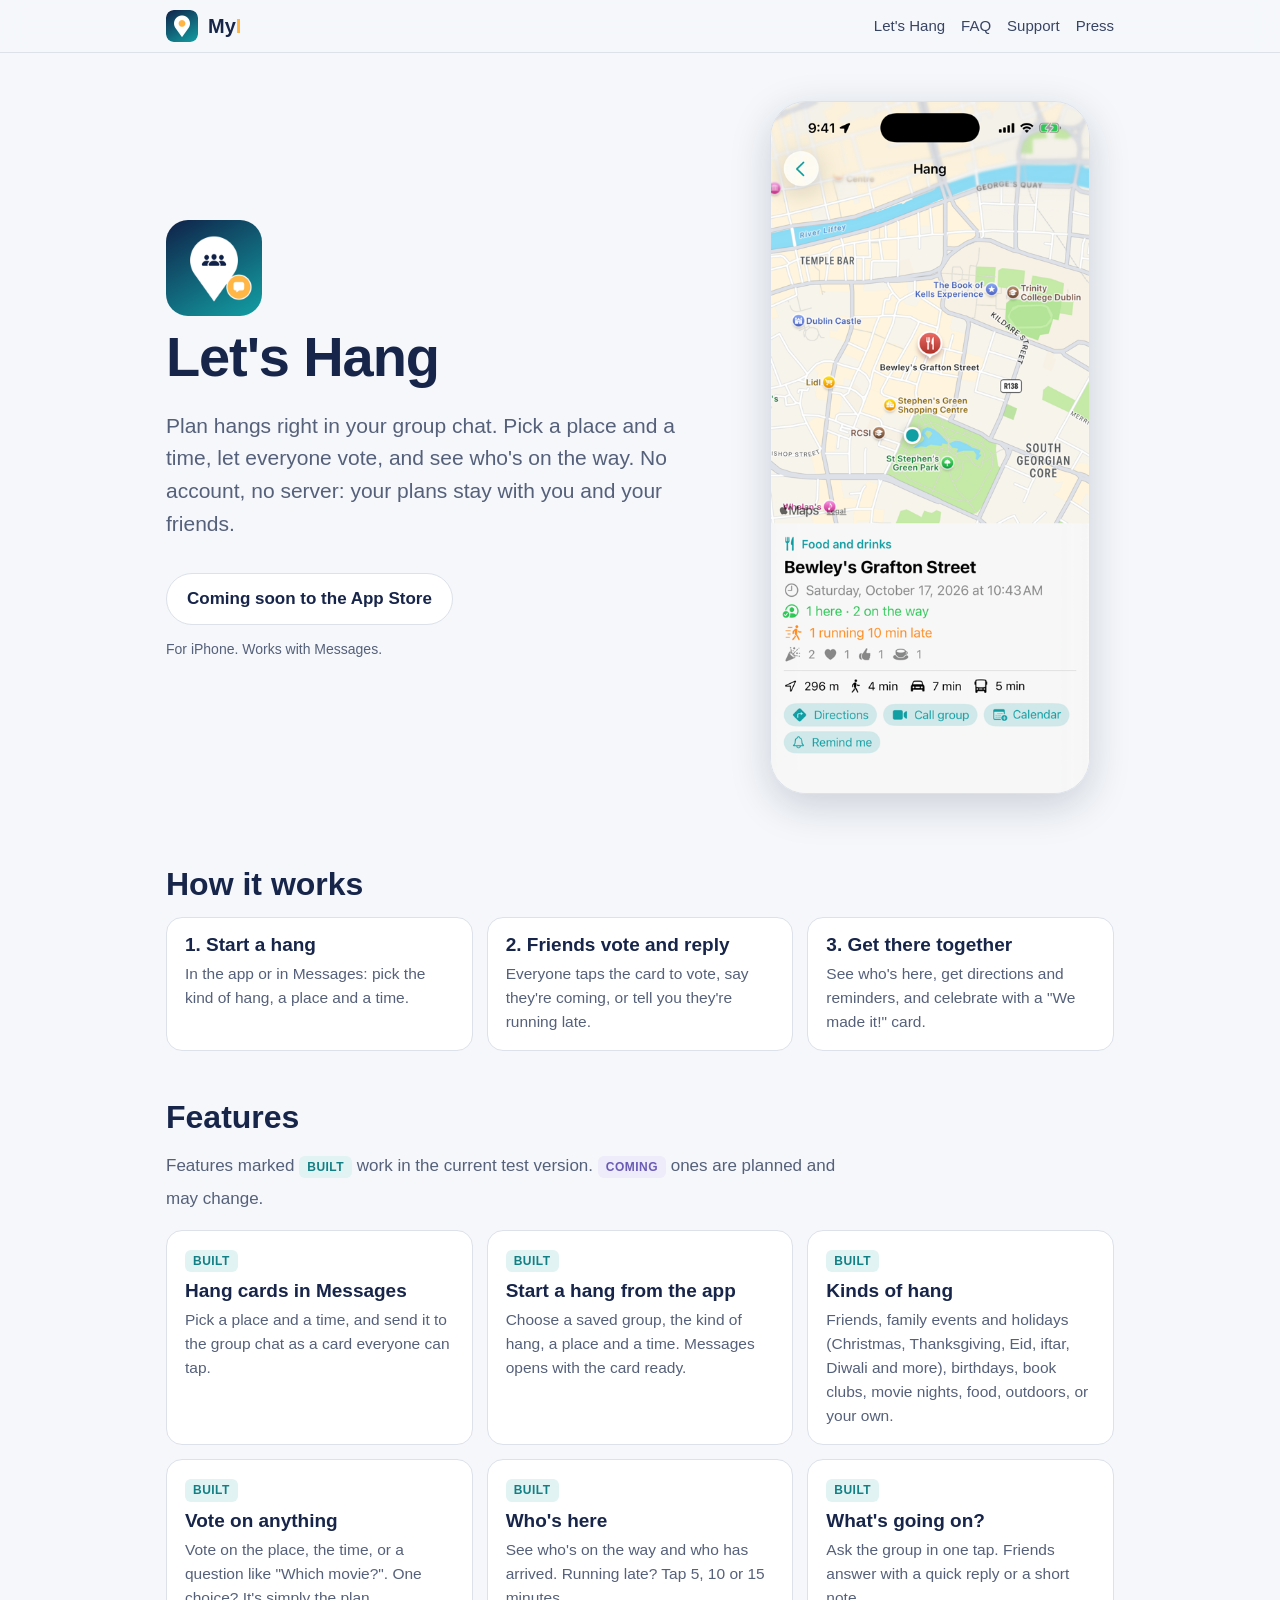
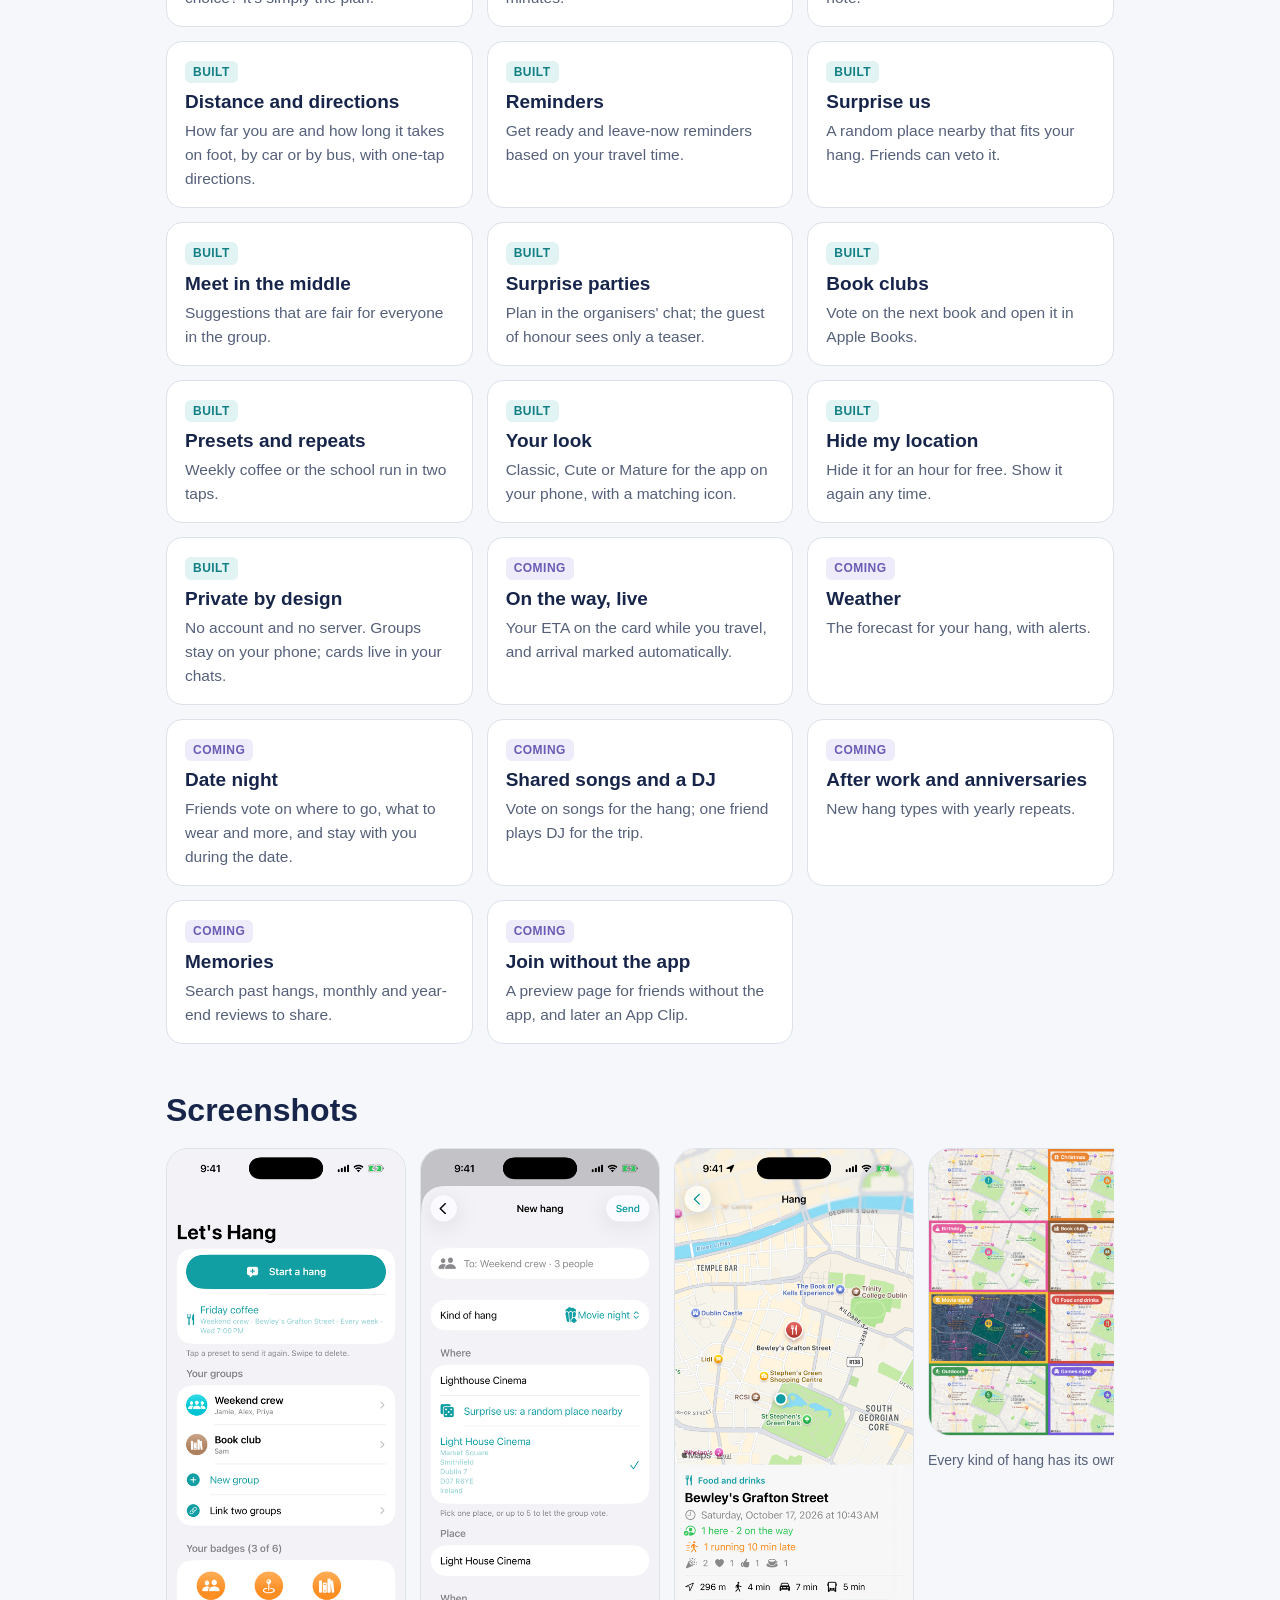
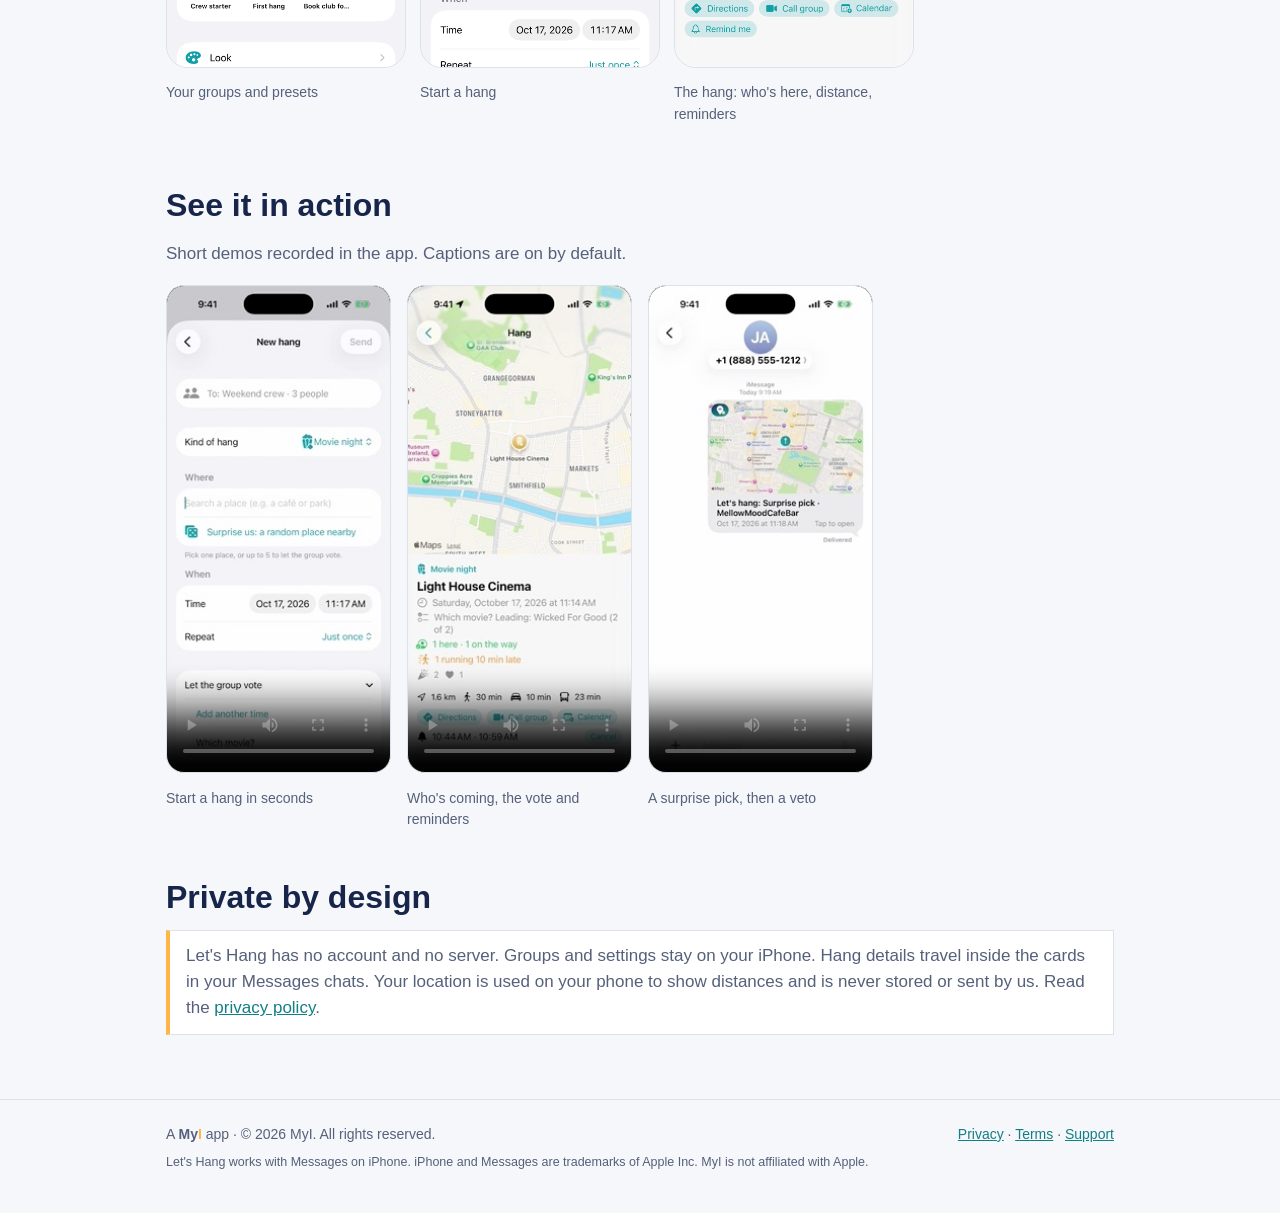
==== lets-hang/index.html @ 23e641d6 "MyI site: Let's Hang pages, hang preview, press kit, demo media (local preview, not published) Co-Au" ====
<!doctype html>
<html lang="en" dir="ltr">
<head>
<meta charset="utf-8">
<meta name="viewport" content="width=device-width, initial-scale=1, viewport-fit=cover">
<title>Let&#x27;s Hang for iPhone</title>
<meta name="description" content="Plan hangs right in your group chat: cards in Messages, votes, arrivals and reminders. No account, no server.">
<meta name="color-scheme" content="light dark">
<meta name="referrer" content="no-referrer">
<link rel="icon" href="../assets/img/lets-hang-icon.png">
<link rel="stylesheet" href="../assets/css/site.css">
</head>
<body>
<a href="#main" class="wrap" style="position:absolute;left:-999px">Skip to content</a>
<header class="top"><div class="wrap">
<a class="brand" href="../index.html"><img src="../assets/img/myi-mark.png" alt=""><span><span class="myi">My<span class="i">I</span></span></span></a>
<nav aria-label="Let's Hang"><a href="../lets-hang/">Let's Hang</a><a href="../lets-hang/faq.html">FAQ</a><a href="../lets-hang/support.html">Support</a><a href="../press/">Press</a></nav>
</div></header>
<main id="main" class="wrap">

<section class="hero">
<div>
<img src="../assets/img/lets-hang-icon.png" alt="Let's Hang app icon" width="96" height="96" style="border-radius:22px">
<h1>Let's Hang</h1>
<p class="lede">Plan hangs right in your group chat. Pick a place and a time, let everyone vote, and see who's on the way. No account, no server: your plans stay with you and your friends.</p>
<a class="cta soon" href="#" aria-disabled="true">Coming soon to the App Store</a>
<p style="font-size:14px;color:var(--muted)">For iPhone. Works with Messages.</p>
</div>
<img class="phone" src="media/hang.png" alt="A hang in Let's Hang showing the place, time, who's on the way and distance">
</section>

<h2>How it works</h2>
<div class="grid">
<div class="card"><h3>1. Start a hang</h3><p>In the app or in Messages: pick the kind of hang, a place and a time.</p></div>
<div class="card"><h3>2. Friends vote and reply</h3><p>Everyone taps the card to vote, say they're coming, or tell you they're running late.</p></div>
<div class="card"><h3>3. Get there together</h3><p>See who's here, get directions and reminders, and celebrate with a "We made it!" card.</p></div>
</div>

<h2>Features</h2>
<p class="lede" style="font-size:17px">Features marked <span class="badge built">Built</span> work in the current test version. <span class="badge coming">Coming</span> ones are planned and may change.</p>
<div class="grid"><div class="card"><span class="badge built">Built</span><h3>Hang cards in Messages</h3><p>Pick a place and a time, and send it to the group chat as a card everyone can tap.</p></div><div class="card"><span class="badge built">Built</span><h3>Start a hang from the app</h3><p>Choose a saved group, the kind of hang, a place and a time. Messages opens with the card ready.</p></div><div class="card"><span class="badge built">Built</span><h3>Kinds of hang</h3><p>Friends, family events and holidays (Christmas, Thanksgiving, Eid, iftar, Diwali and more), birthdays, book clubs, movie nights, food, outdoors, or your own.</p></div><div class="card"><span class="badge built">Built</span><h3>Vote on anything</h3><p>Vote on the place, the time, or a question like "Which movie?". One choice? It's simply the plan.</p></div><div class="card"><span class="badge built">Built</span><h3>Who's here</h3><p>See who's on the way and who has arrived. Running late? Tap 5, 10 or 15 minutes.</p></div><div class="card"><span class="badge built">Built</span><h3>What's going on?</h3><p>Ask the group in one tap. Friends answer with a quick reply or a short note.</p></div><div class="card"><span class="badge built">Built</span><h3>Distance and directions</h3><p>How far you are and how long it takes on foot, by car or by bus, with one-tap directions.</p></div><div class="card"><span class="badge built">Built</span><h3>Reminders</h3><p>Get ready and leave-now reminders based on your travel time.</p></div><div class="card"><span class="badge built">Built</span><h3>Surprise us</h3><p>A random place nearby that fits your hang. Friends can veto it.</p></div><div class="card"><span class="badge built">Built</span><h3>Meet in the middle</h3><p>Suggestions that are fair for everyone in the group.</p></div><div class="card"><span class="badge built">Built</span><h3>Surprise parties</h3><p>Plan in the organisers' chat; the guest of honour sees only a teaser.</p></div><div class="card"><span class="badge built">Built</span><h3>Book clubs</h3><p>Vote on the next book and open it in Apple Books.</p></div><div class="card"><span class="badge built">Built</span><h3>Presets and repeats</h3><p>Weekly coffee or the school run in two taps.</p></div><div class="card"><span class="badge built">Built</span><h3>Your look</h3><p>Classic, Cute or Mature for the app on your phone, with a matching icon.</p></div><div class="card"><span class="badge built">Built</span><h3>Hide my location</h3><p>Hide it for an hour for free. Show it again any time.</p></div><div class="card"><span class="badge built">Built</span><h3>Private by design</h3><p>No account and no server. Groups stay on your phone; cards live in your chats.</p></div><div class="card"><span class="badge coming">Coming</span><h3>On the way, live</h3><p>Your ETA on the card while you travel, and arrival marked automatically.</p></div><div class="card"><span class="badge coming">Coming</span><h3>Weather</h3><p>The forecast for your hang, with alerts.</p></div><div class="card"><span class="badge coming">Coming</span><h3>Date night</h3><p>Friends vote on where to go, what to wear and more, and stay with you during the date.</p></div><div class="card"><span class="badge coming">Coming</span><h3>Shared songs and a DJ</h3><p>Vote on songs for the hang; one friend plays DJ for the trip.</p></div><div class="card"><span class="badge coming">Coming</span><h3>After work and anniversaries</h3><p>New hang types with yearly repeats.</p></div><div class="card"><span class="badge coming">Coming</span><h3>Memories</h3><p>Search past hangs, monthly and year-end reviews to share.</p></div><div class="card"><span class="badge coming">Coming</span><h3>Join without the app</h3><p>A preview page for friends without the app, and later an App Clip.</p></div></div>

<h2>Screenshots</h2>
<div class="shots"><figure><img src="media/home.png" alt="Your groups and presets" loading="lazy"><figcaption>Your groups and presets</figcaption></figure><figure><img src="media/new-hang.png" alt="Start a hang" loading="lazy"><figcaption>Start a hang</figcaption></figure><figure><img src="media/hang.png" alt="The hang: who&#x27;s here, distance, reminders" loading="lazy"><figcaption>The hang: who&#x27;s here, distance, reminders</figcaption></figure><figure><img src="media/card-looks.png" alt="Every kind of hang has its own card" loading="lazy"><figcaption>Every kind of hang has its own card</figcaption></figure></div>

<h2>See it in action</h2>
<p style="color:var(--muted)">Short demos recorded in the app. Captions are on by default.</p>
<div class="videos"><figure style="margin:0"><video controls playsinline preload="metadata" poster="media/start-a-hang.jpg"><source src="media/start-a-hang.mp4" type="video/mp4"><track kind="captions" src="media/start-a-hang.vtt" srclang="en" label="English" default></video><figcaption>Start a hang in seconds</figcaption></figure><figure style="margin:0"><video controls playsinline preload="metadata" poster="media/hang.jpg"><source src="media/hang.mp4" type="video/mp4"><track kind="captions" src="media/hang.vtt" srclang="en" label="English" default></video><figcaption>Who&#x27;s coming, the vote and reminders</figcaption></figure><figure style="margin:0"><video controls playsinline preload="metadata" poster="media/surprise.jpg"><source src="media/surprise.mp4" type="video/mp4"><track kind="captions" src="media/surprise.vtt" srclang="en" label="English" default></video><figcaption>A surprise pick, then a veto</figcaption></figure></div>

<h2>Private by design</h2>
<div class="note">Let's Hang has no account and no server. Groups and settings stay on your iPhone. Hang details travel inside the cards in your Messages chats. Your location is used on your phone to show distances and is never stored or sent by us. Read the <a href="privacy.html">privacy policy</a>.</div>

</main>
<footer><div class="wrap"><span>A <span class="myi">My<span class="i">I</span></span> app · © 2026 MyI. All rights reserved.</span>
<span><a href="../lets-hang/privacy.html">Privacy</a> · <a href="../lets-hang/terms.html">Terms</a> · <a href="../lets-hang/support.html">Support</a></span></div>
<div class="wrap" style="margin-top:8px;font-size:12.5px">Let's Hang works with Messages on iPhone. iPhone and Messages are trademarks of Apple Inc. MyI is not affiliated with Apple.</div></footer>
</body>
</html>
---- assets/css/site.css ----
/* MyI site: Apple-native feel, system fonts, light + dark, mobile-first, RTL-ready (logical properties). */
:root{--bg:#F5F7FA;--card:#FFFFFF;--ink:#17254A;--muted:#55607A;--line:#DCE1EA;--teal:#127F84;--teal-bg:#E1F3F3;--amber:#FFB547;--amber-ink:#5A3A00;--coming:#6B5BB5;--coming-bg:#EEEBFA;
  --f:-apple-system,BlinkMacSystemFont,"SF Pro Text","Segoe UI",Roboto,"Helvetica Neue",Arial,sans-serif;--fr:ui-rounded,"SF Pro Rounded",-apple-system,BlinkMacSystemFont,"Segoe UI",sans-serif}
@media (prefers-color-scheme:dark){:root{--bg:#0E1424;--card:#172038;--ink:#E9EEF8;--muted:#A6B0C5;--line:#2A3553;--teal:#4CC9CD;--teal-bg:#123A40;--coming:#B3A8F2;--coming-bg:#2A2550;color-scheme:dark}}
*{box-sizing:border-box}
html{-webkit-text-size-adjust:100%}
body{margin:0;background:var(--bg);color:var(--ink);font-family:var(--f);font-size:17px;line-height:1.55}
a{color:var(--teal)}
a:focus-visible,button:focus-visible{outline:3px solid var(--amber);outline-offset:2px;border-radius:6px}
.wrap{max-width:980px;margin:0 auto;padding-inline:max(16px,env(safe-area-inset-left,0px))}
header.top{position:sticky;top:0;z-index:5;background:color-mix(in srgb,var(--bg) 88%,transparent);backdrop-filter:saturate(1.6) blur(12px);-webkit-backdrop-filter:saturate(1.6) blur(12px);border-bottom:1px solid var(--line)}
header.top .wrap{display:flex;align-items:center;justify-content:space-between;gap:12px;padding-block:10px;flex-wrap:wrap}
.brand{display:flex;align-items:center;gap:10px;text-decoration:none;color:var(--ink);font-family:var(--fr);font-weight:800;font-size:20px}
.brand img{width:32px;height:32px;border-radius:8px}
nav a{color:var(--ink);text-decoration:none;font-size:15px;margin-inline-start:16px;opacity:.85}
nav a:hover{opacity:1;text-decoration:underline}
h1,h2,h3{font-family:var(--fr);line-height:1.15;text-wrap:balance}
h1{font-size:clamp(34px,7vw,56px);font-weight:800;margin:0 0 12px;letter-spacing:-.02em}
h2{font-size:clamp(24px,4vw,32px);font-weight:800;margin:48px 0 14px}
h3{font-size:19px;margin:0 0 6px}
.lede{font-size:clamp(18px,2.6vw,21px);color:var(--muted);max-width:40em}
.hero{padding-block:48px 24px;display:grid;grid-template-columns:1fr;gap:28px;align-items:center}
@media(min-width:820px){.hero{grid-template-columns:1.2fr .8fr}}
.hero img.phone{width:100%;max-width:320px;justify-self:center;border-radius:36px;border:1px solid var(--line);box-shadow:0 12px 40px rgba(16,32,64,.18)}
.cta{display:inline-flex;align-items:center;gap:8px;background:var(--teal);color:#fff;text-decoration:none;font-weight:600;padding:12px 20px;border-radius:999px;margin-block-start:12px}
@media (prefers-color-scheme:dark){.cta{color:#06282A}}
.cta.soon{background:var(--card);color:var(--ink);border:1px solid var(--line)}
.grid{display:grid;gap:14px;grid-template-columns:repeat(auto-fill,minmax(260px,1fr))}
.card{background:var(--card);border:1px solid var(--line);border-radius:16px;padding:16px 18px;min-width:0}
.card p{margin:4px 0 0;color:var(--muted);font-size:15.5px}
.badge{display:inline-block;font-size:12px;font-weight:700;letter-spacing:.04em;text-transform:uppercase;padding:2px 8px;border-radius:6px;margin-block-end:8px}
.built{background:var(--teal-bg);color:var(--teal)}
.coming{background:var(--coming-bg);color:var(--coming)}
.shots{display:flex;gap:14px;overflow-x:auto;padding-block:6px 14px;scroll-snap-type:x mandatory}
.shots figure{margin:0;flex:0 0 auto;width:min(240px,70vw);scroll-snap-align:start}
.shots img{width:100%;border-radius:22px;border:1px solid var(--line)}
figcaption{font-size:14px;color:var(--muted);margin-top:6px}
.videos{display:grid;gap:16px;grid-template-columns:repeat(auto-fill,minmax(220px,1fr))}
video{width:100%;border-radius:18px;border:1px solid var(--line);background:#000}
details{background:var(--card);border:1px solid var(--line);border-radius:14px;padding:12px 16px;margin-block-end:10px}
summary{cursor:pointer;font-weight:600}
.prose{max-width:44em}
.prose h2{margin-top:32px}
.note{background:var(--card);border:1px solid var(--line);border-inline-start:4px solid var(--amber);border-radius:0;padding:12px 16px;color:var(--muted)}
footer{margin-top:64px;border-top:1px solid var(--line);padding-block:24px 40px;color:var(--muted);font-size:14px}
footer .wrap{display:flex;justify-content:space-between;gap:10px;flex-wrap:wrap}
.myi{font-family:var(--fr);font-weight:800}
.myi .i{color:var(--amber)}
@media (prefers-reduced-motion:reduce){*{scroll-behavior:auto!important}}
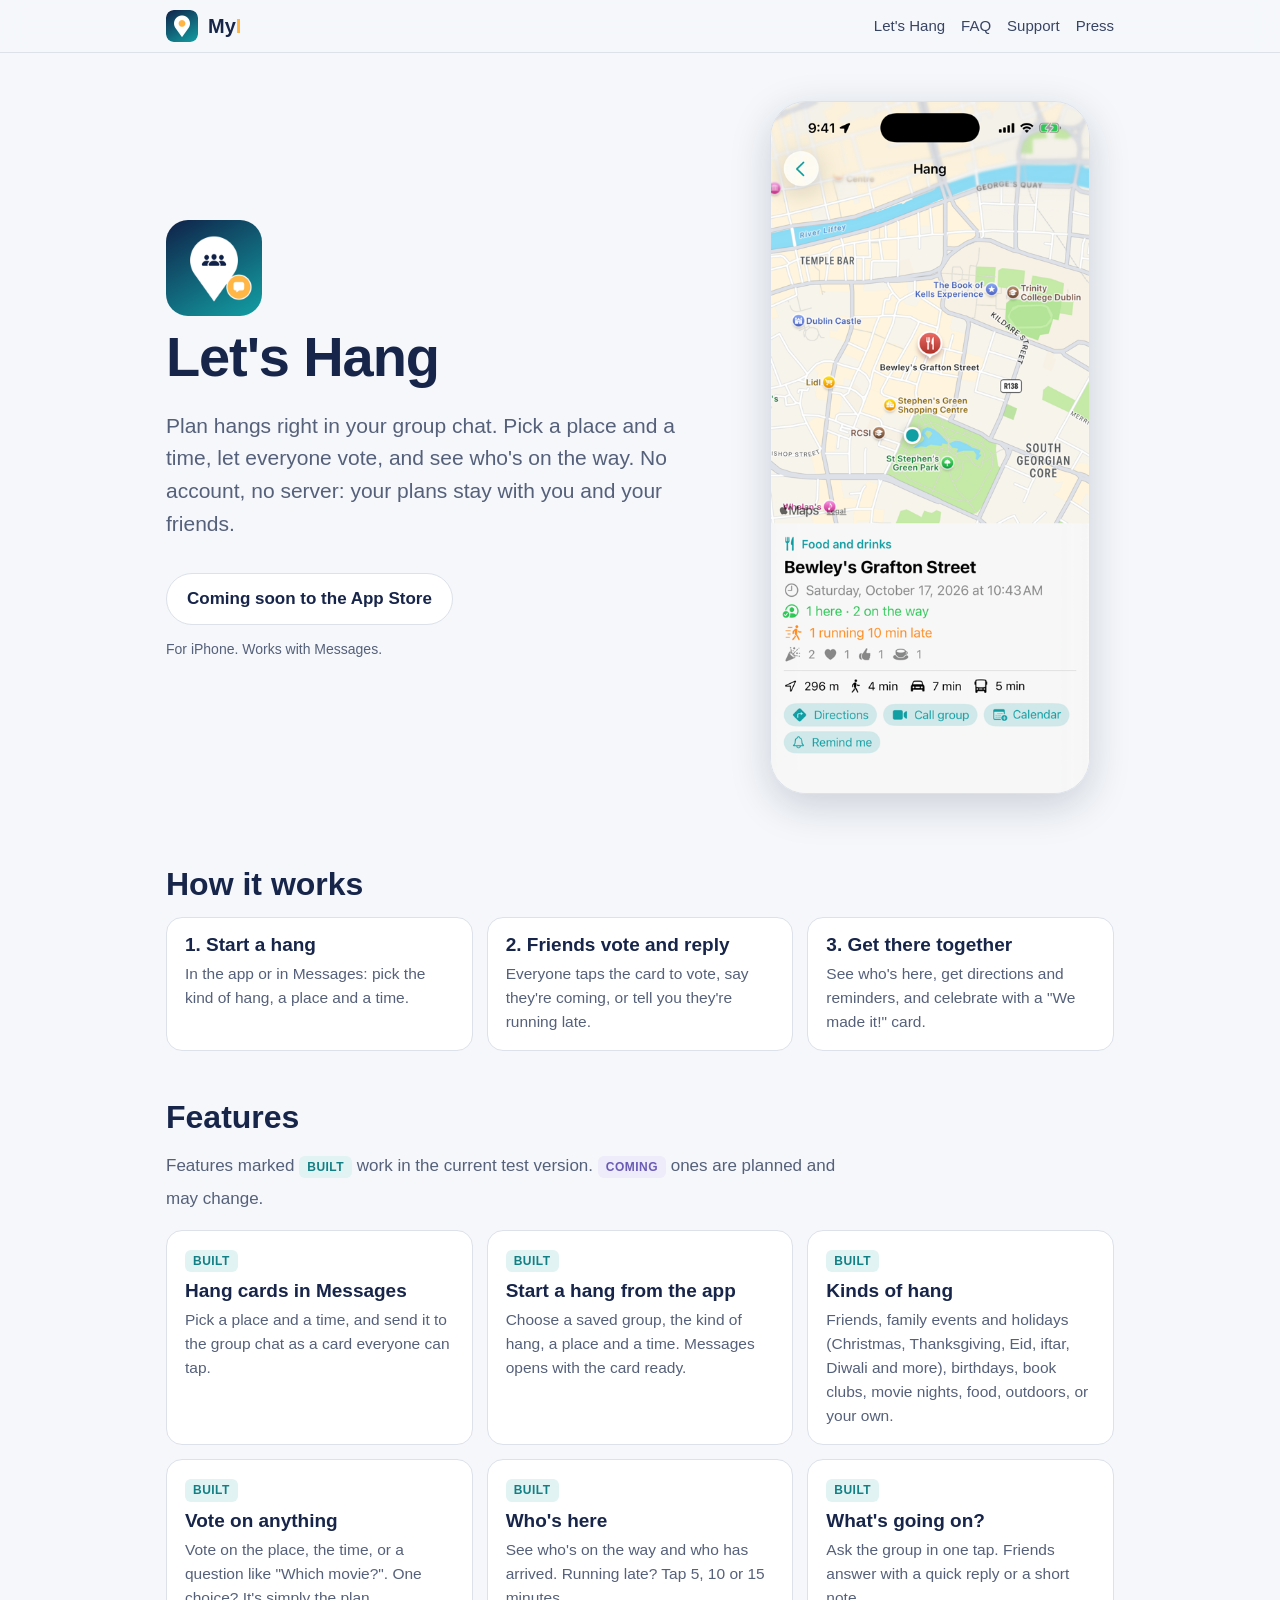
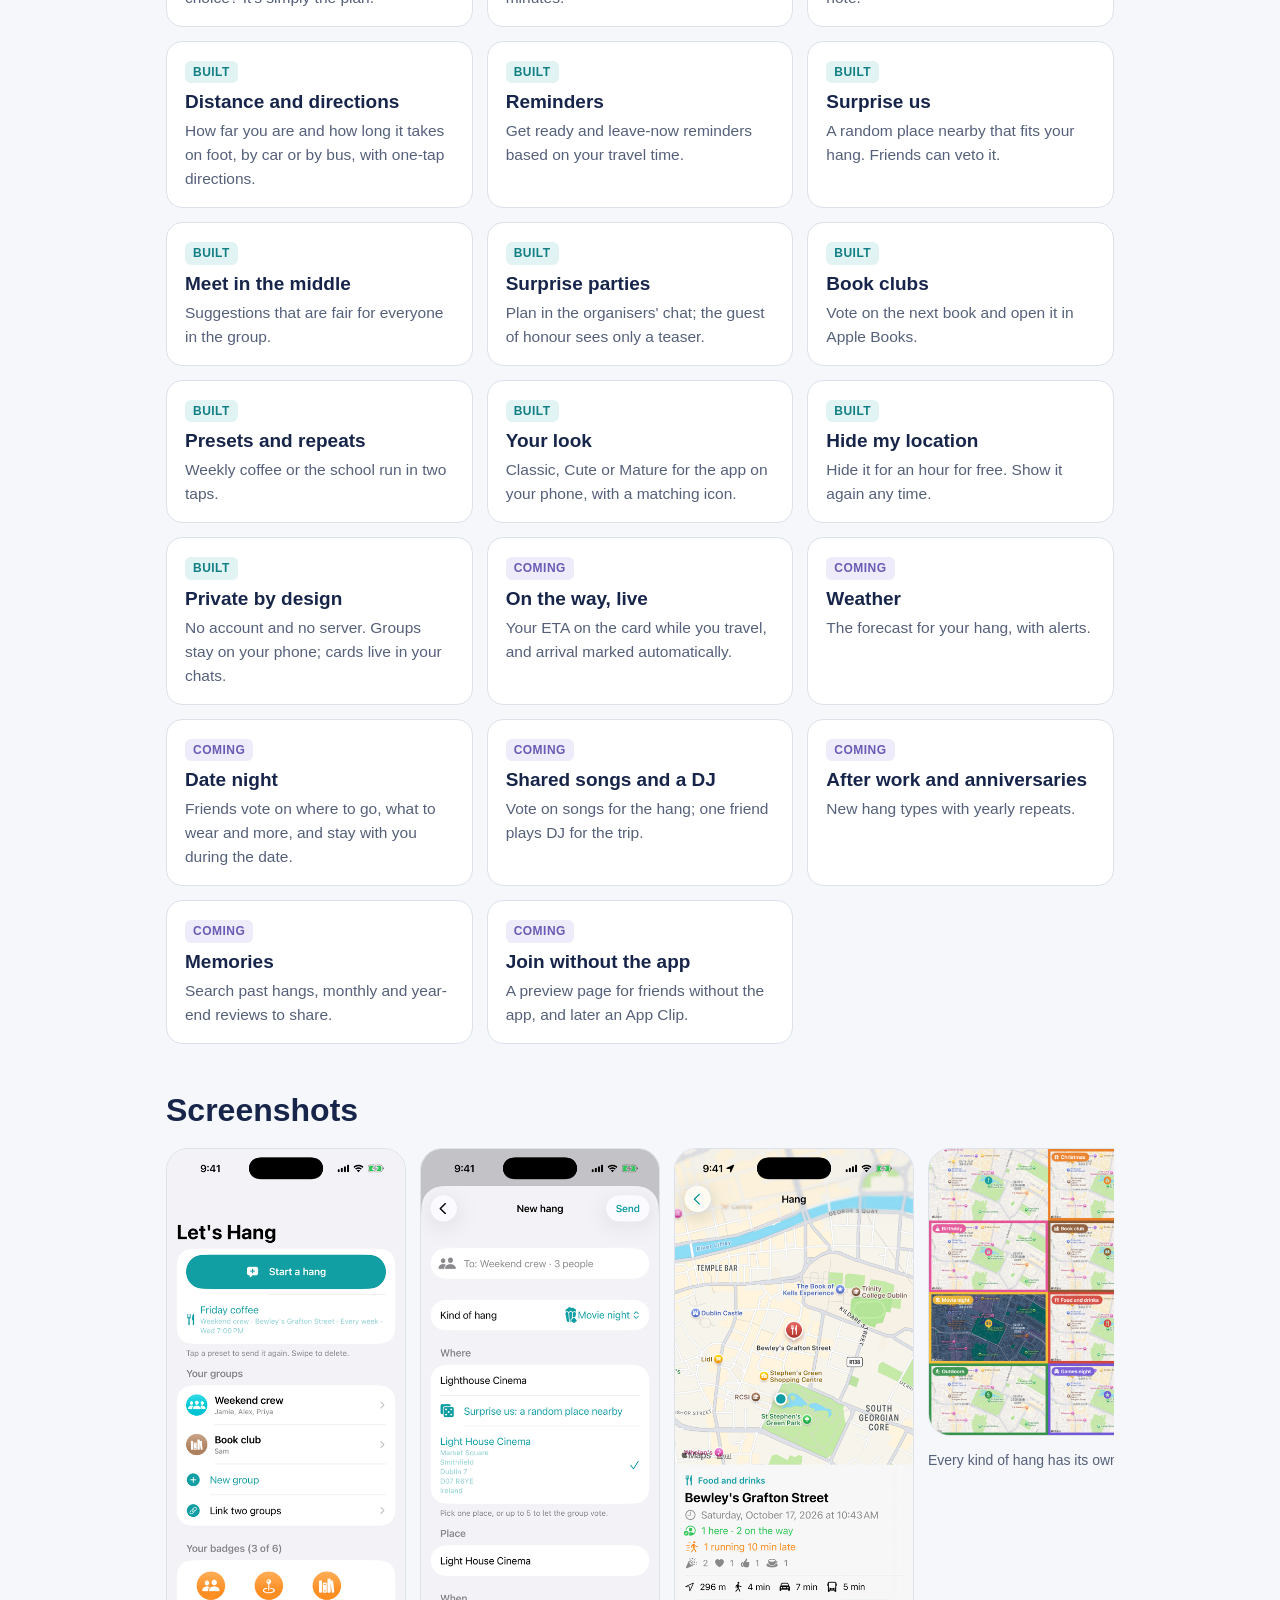
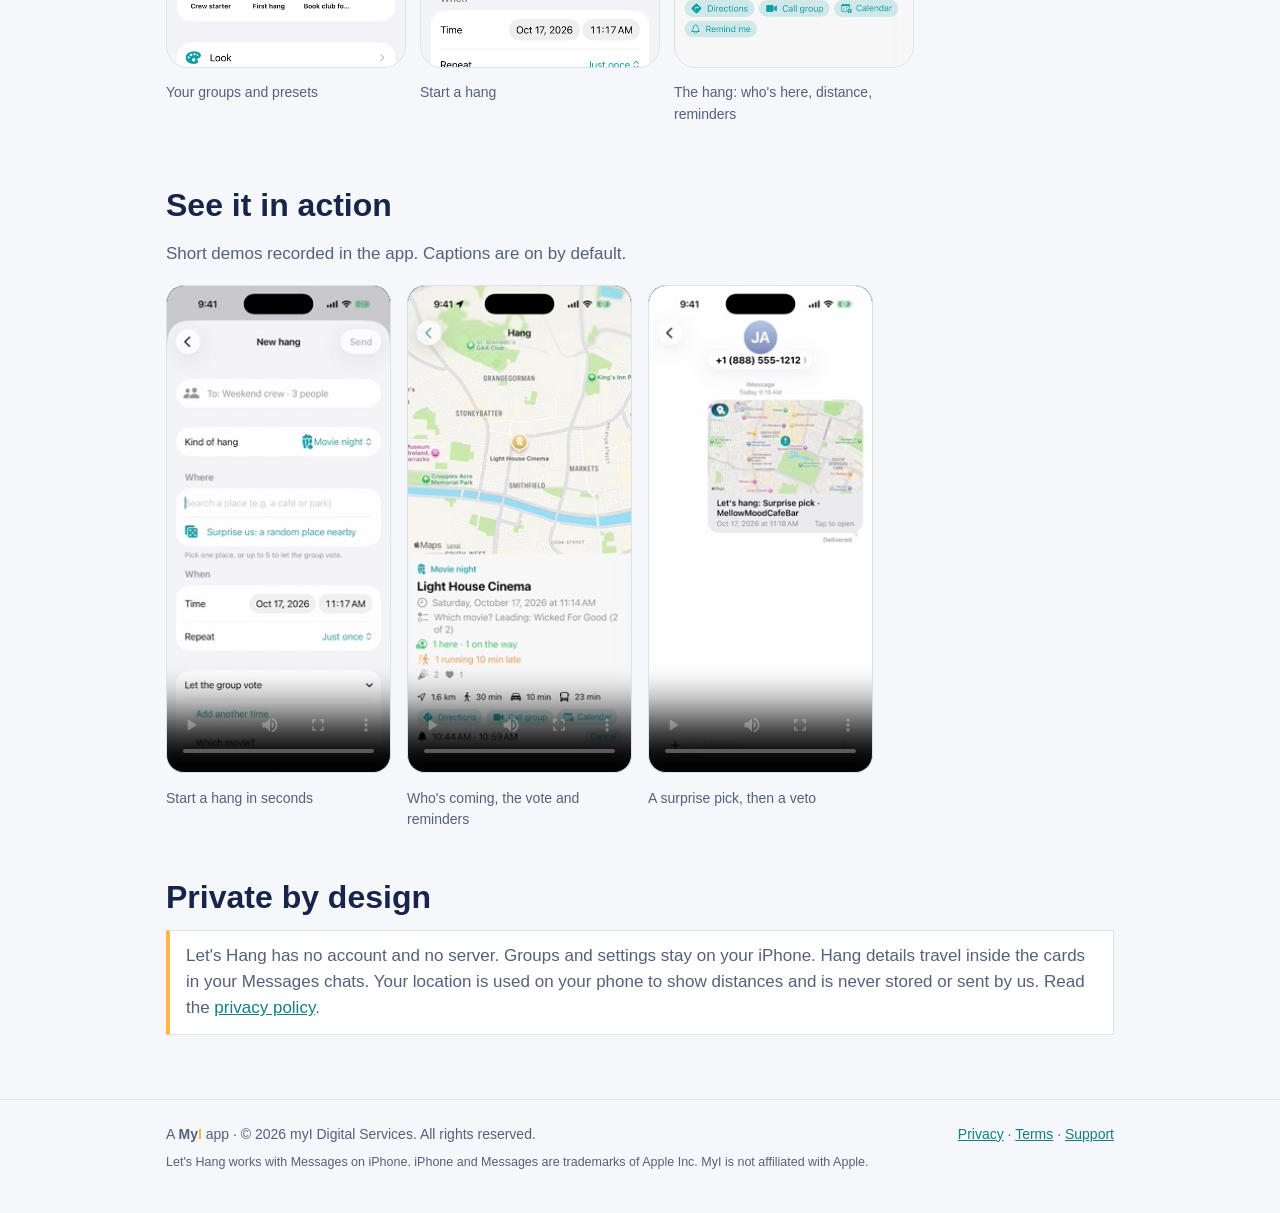
==== commit c0a00957: "Company name: copyright holder is now myI Digital Services (brand MyI unchanged) Co-Authored-By: Cla" ====
--- a/lets-hang/index.html
+++ b/lets-hang/index.html
@@ -51,7 +51,7 @@
 <div class="note">Let's Hang has no account and no server. Groups and settings stay on your iPhone. Hang details travel inside the cards in your Messages chats. Your location is used on your phone to show distances and is never stored or sent by us. Read the <a href="privacy.html">privacy policy</a>.</div>
 
 </main>
-<footer><div class="wrap"><span>A <span class="myi">My<span class="i">I</span></span> app · © 2026 MyI. All rights reserved.</span>
+<footer><div class="wrap"><span>A <span class="myi">My<span class="i">I</span></span> app · © 2026 myI Digital Services. All rights reserved.</span>
 <span><a href="../lets-hang/privacy.html">Privacy</a> · <a href="../lets-hang/terms.html">Terms</a> · <a href="../lets-hang/support.html">Support</a></span></div>
 <div class="wrap" style="margin-top:8px;font-size:12.5px">Let's Hang works with Messages on iPhone. iPhone and Messages are trademarks of Apple Inc. MyI is not affiliated with Apple.</div></footer>
 </body>
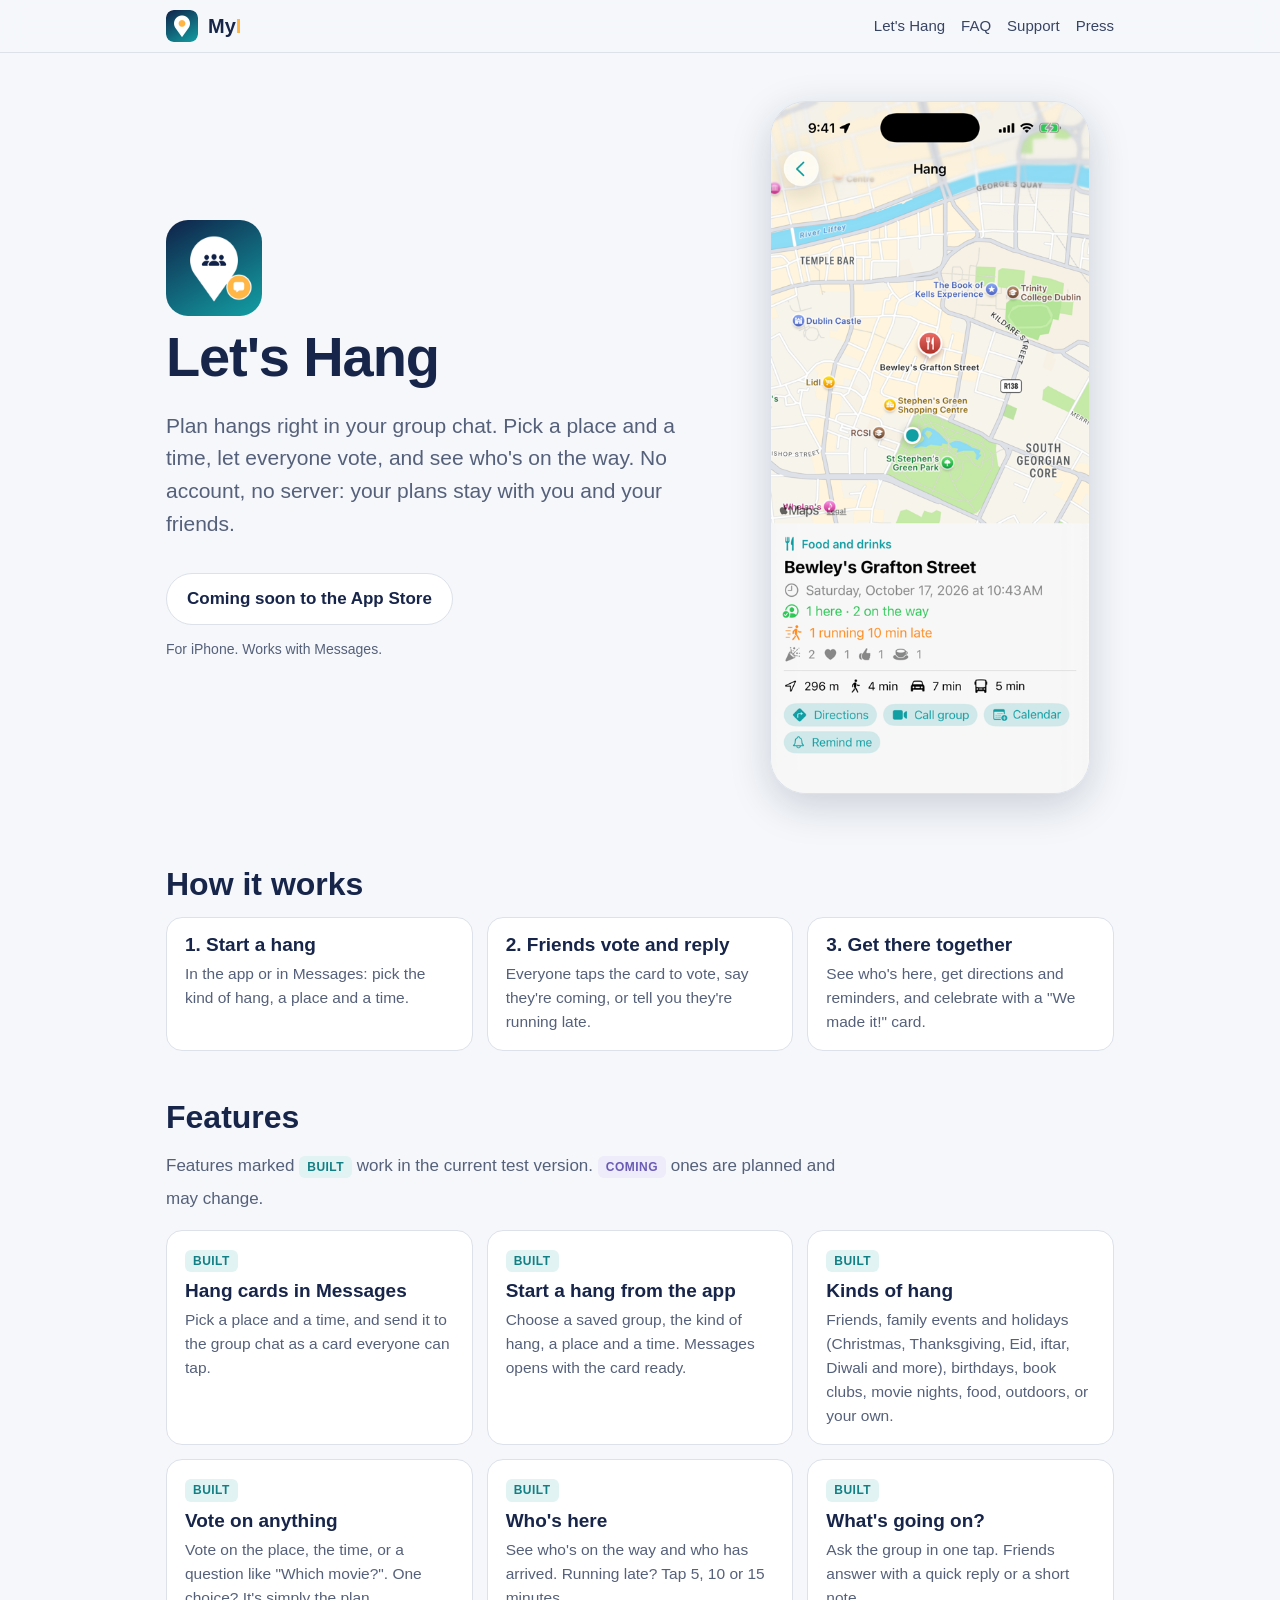
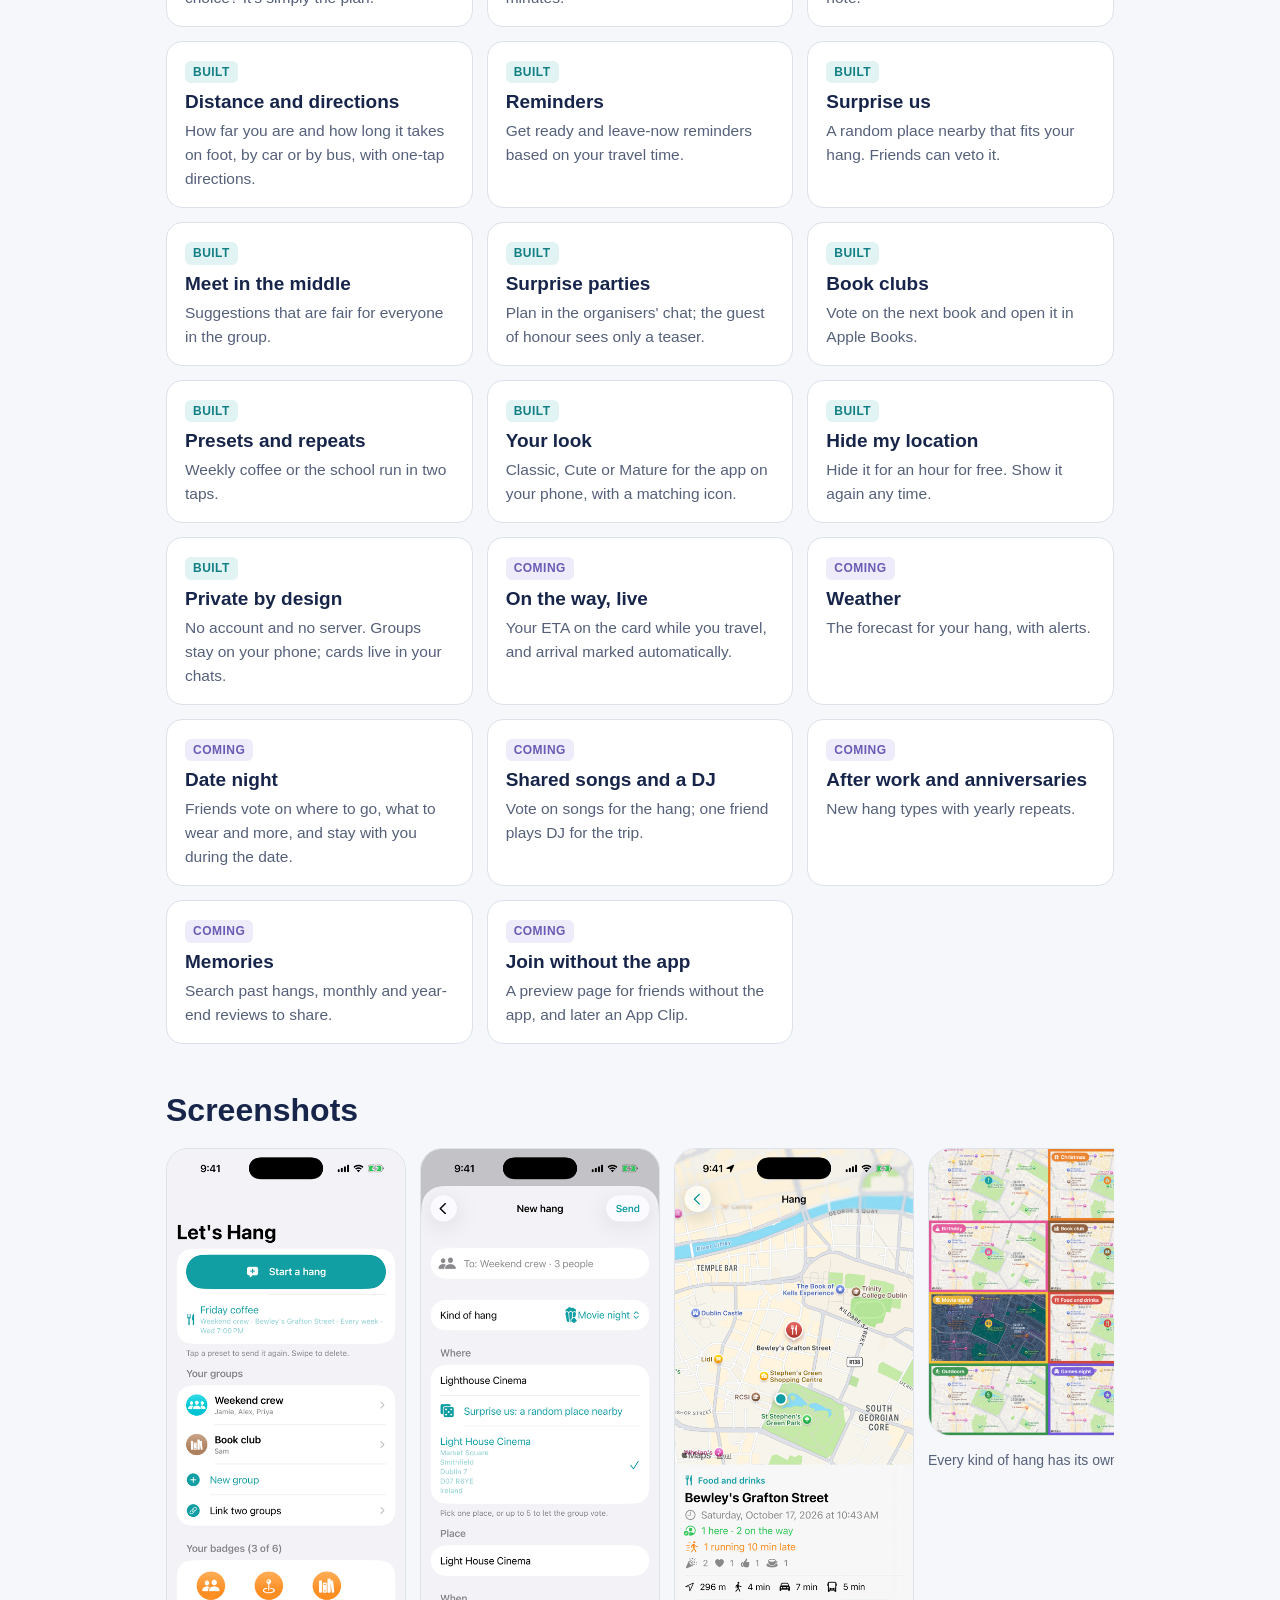
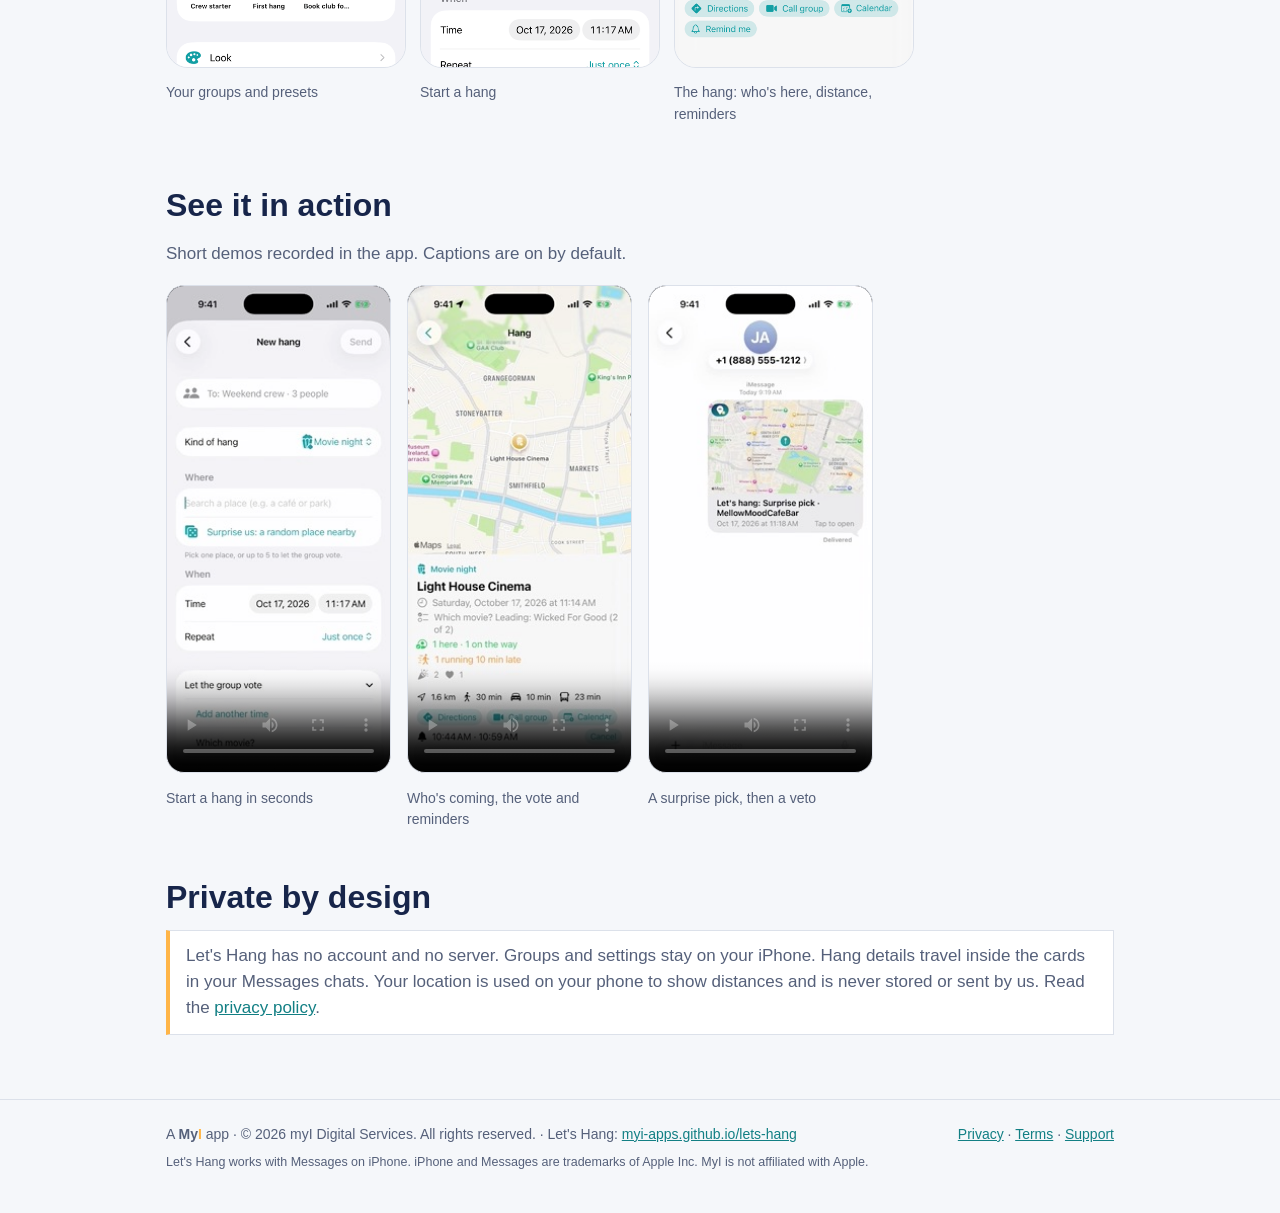
==== commit 737dae9b: "Make the Let's Hang link prominent: home button, shareable address, link in every footer, README Co-" ====
--- a/lets-hang/index.html
+++ b/lets-hang/index.html
@@ -51,7 +51,7 @@
 <div class="note">Let's Hang has no account and no server. Groups and settings stay on your iPhone. Hang details travel inside the cards in your Messages chats. Your location is used on your phone to show distances and is never stored or sent by us. Read the <a href="privacy.html">privacy policy</a>.</div>
 
 </main>
-<footer><div class="wrap"><span>A <span class="myi">My<span class="i">I</span></span> app · © 2026 myI Digital Services. All rights reserved.</span>
+<footer><div class="wrap"><span>A <span class="myi">My<span class="i">I</span></span> app · © 2026 myI Digital Services. All rights reserved. · Let's Hang: <a href="https://myi-apps.github.io/lets-hang/">myi-apps.github.io/lets-hang</a></span>
 <span><a href="../lets-hang/privacy.html">Privacy</a> · <a href="../lets-hang/terms.html">Terms</a> · <a href="../lets-hang/support.html">Support</a></span></div>
 <div class="wrap" style="margin-top:8px;font-size:12.5px">Let's Hang works with Messages on iPhone. iPhone and Messages are trademarks of Apple Inc. MyI is not affiliated with Apple.</div></footer>
 </body>
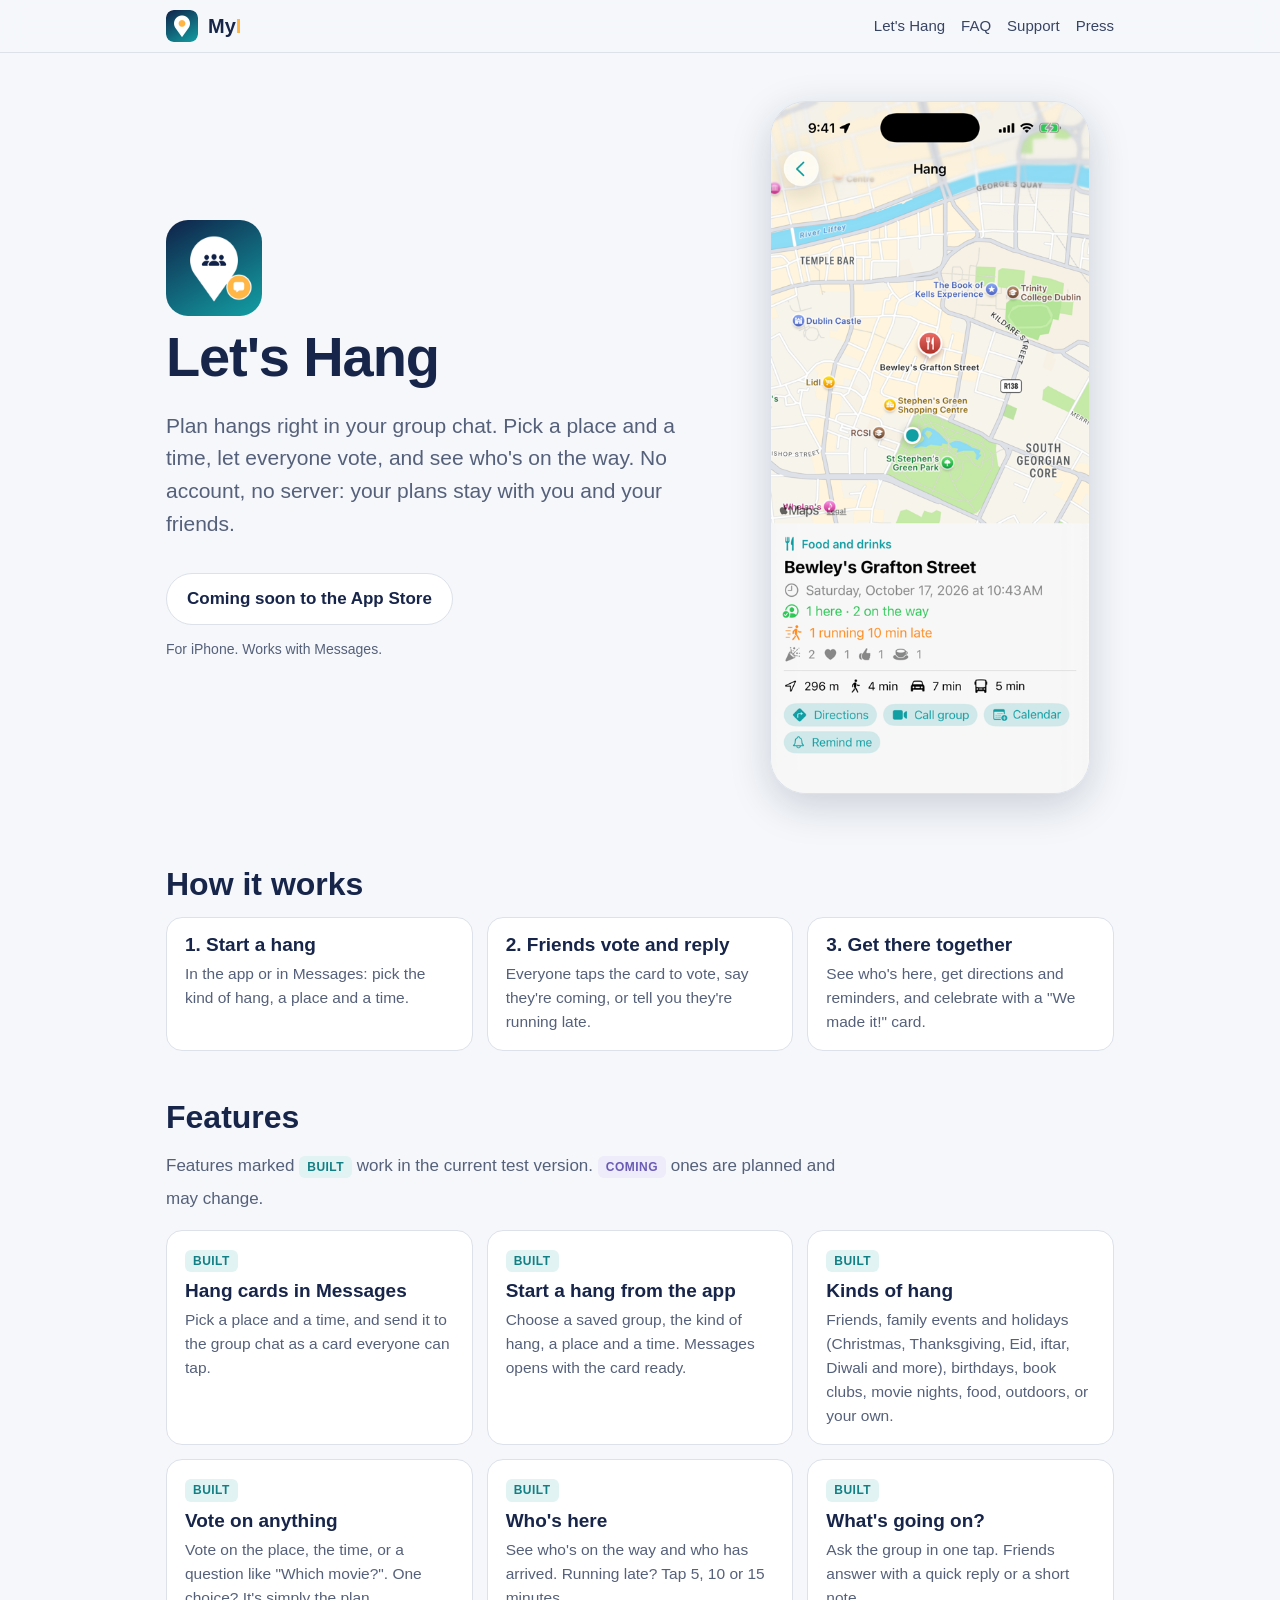
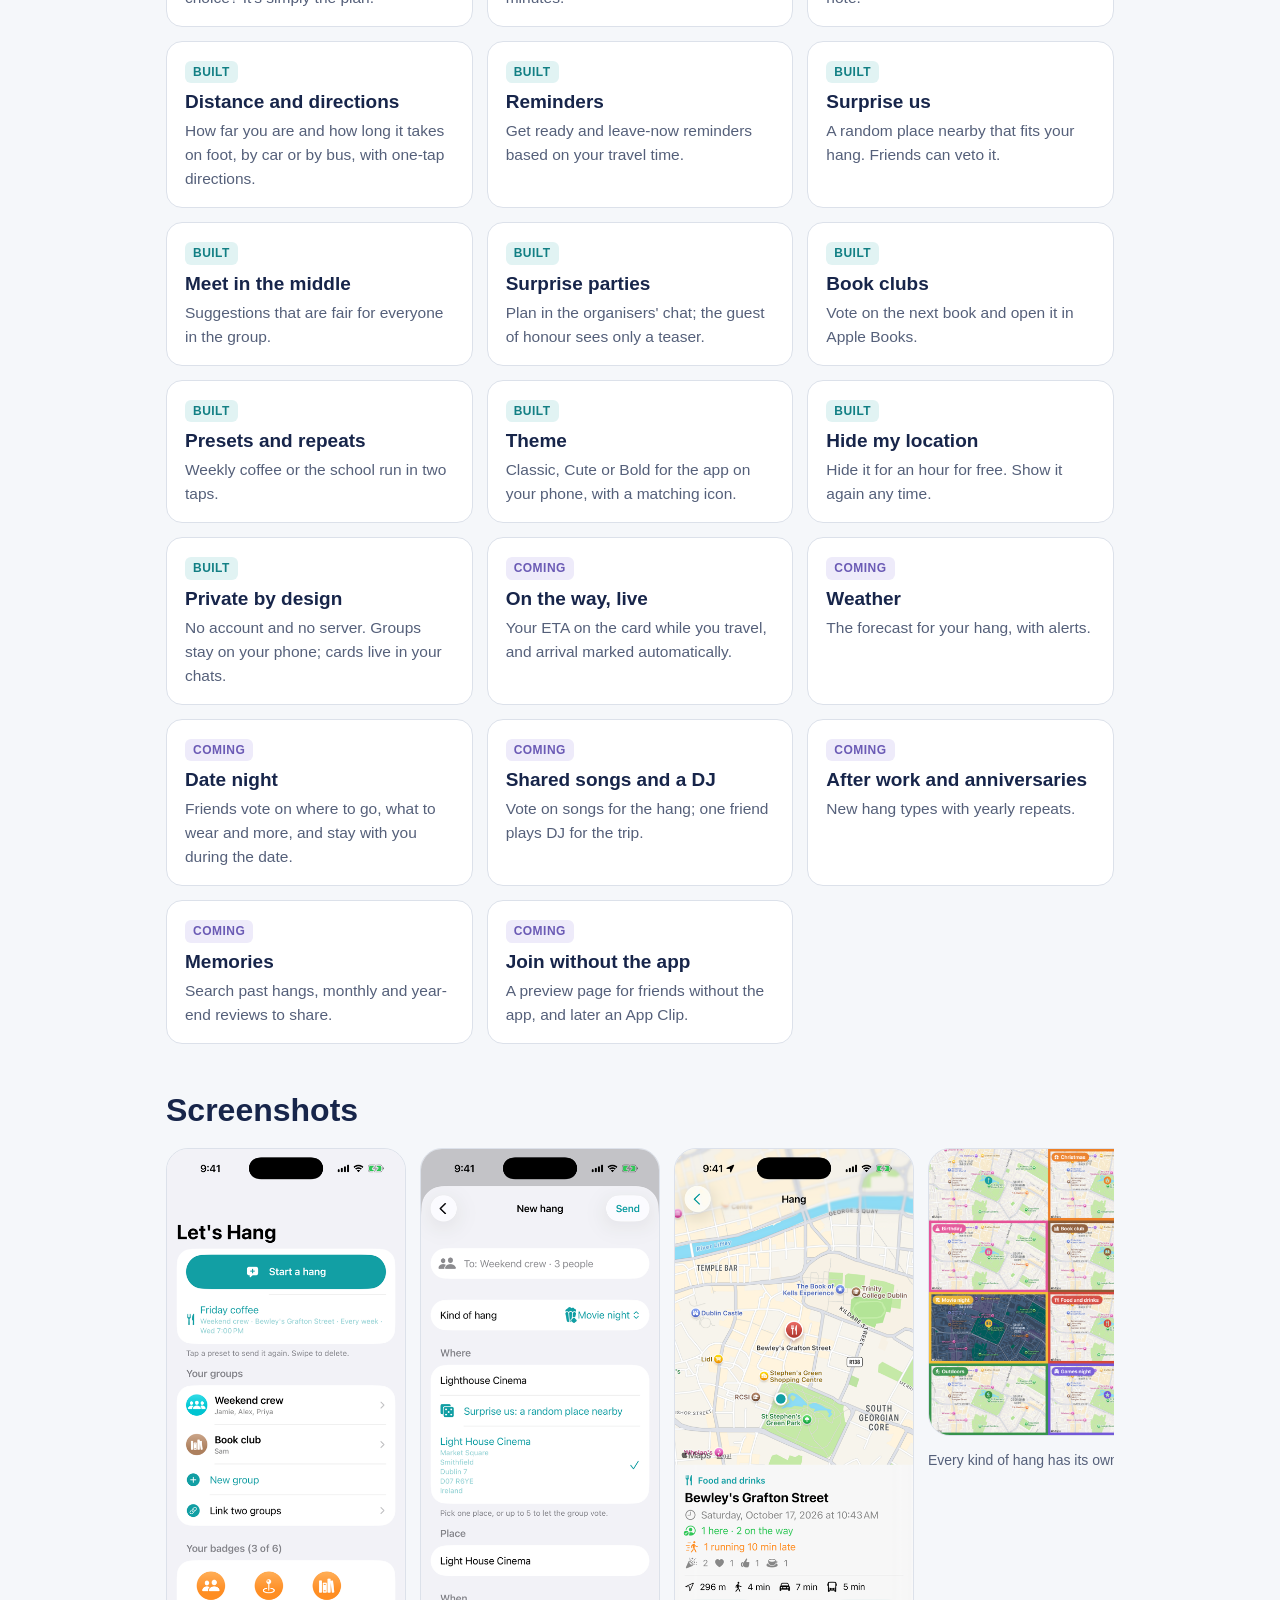
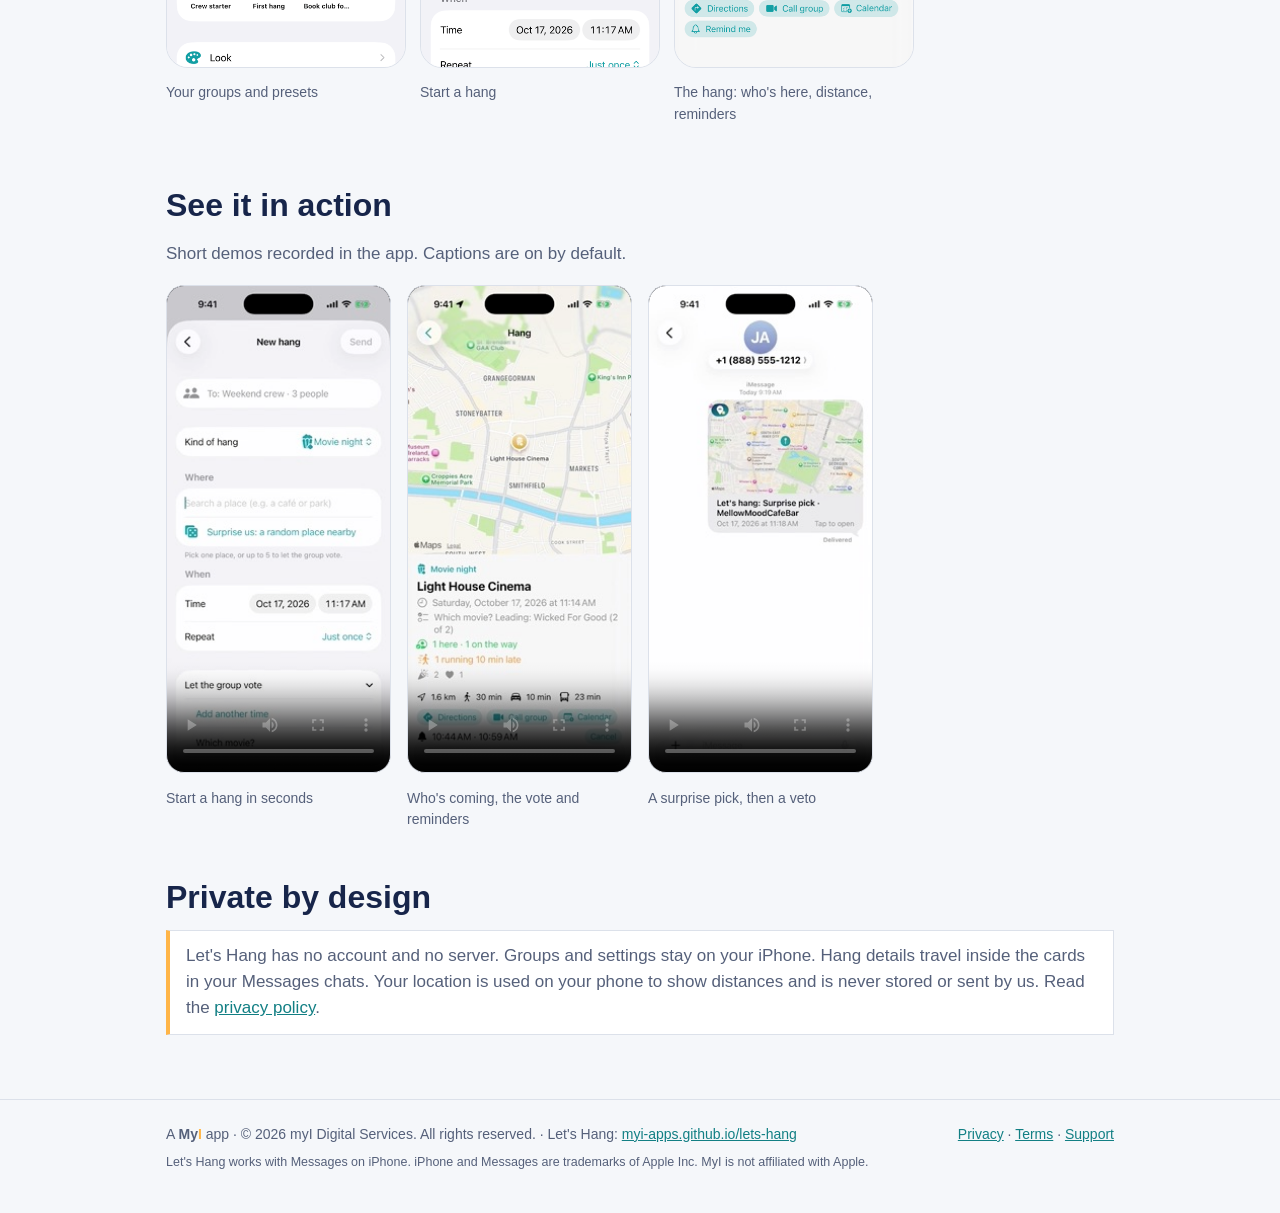
==== commit c278f815: "Theme naming: Classic, Cute, Bold" ====
--- a/lets-hang/index.html
+++ b/lets-hang/index.html
@@ -38,7 +38,7 @@
 
 <h2>Features</h2>
 <p class="lede" style="font-size:17px">Features marked <span class="badge built">Built</span> work in the current test version. <span class="badge coming">Coming</span> ones are planned and may change.</p>
-<div class="grid"><div class="card"><span class="badge built">Built</span><h3>Hang cards in Messages</h3><p>Pick a place and a time, and send it to the group chat as a card everyone can tap.</p></div><div class="card"><span class="badge built">Built</span><h3>Start a hang from the app</h3><p>Choose a saved group, the kind of hang, a place and a time. Messages opens with the card ready.</p></div><div class="card"><span class="badge built">Built</span><h3>Kinds of hang</h3><p>Friends, family events and holidays (Christmas, Thanksgiving, Eid, iftar, Diwali and more), birthdays, book clubs, movie nights, food, outdoors, or your own.</p></div><div class="card"><span class="badge built">Built</span><h3>Vote on anything</h3><p>Vote on the place, the time, or a question like "Which movie?". One choice? It's simply the plan.</p></div><div class="card"><span class="badge built">Built</span><h3>Who's here</h3><p>See who's on the way and who has arrived. Running late? Tap 5, 10 or 15 minutes.</p></div><div class="card"><span class="badge built">Built</span><h3>What's going on?</h3><p>Ask the group in one tap. Friends answer with a quick reply or a short note.</p></div><div class="card"><span class="badge built">Built</span><h3>Distance and directions</h3><p>How far you are and how long it takes on foot, by car or by bus, with one-tap directions.</p></div><div class="card"><span class="badge built">Built</span><h3>Reminders</h3><p>Get ready and leave-now reminders based on your travel time.</p></div><div class="card"><span class="badge built">Built</span><h3>Surprise us</h3><p>A random place nearby that fits your hang. Friends can veto it.</p></div><div class="card"><span class="badge built">Built</span><h3>Meet in the middle</h3><p>Suggestions that are fair for everyone in the group.</p></div><div class="card"><span class="badge built">Built</span><h3>Surprise parties</h3><p>Plan in the organisers' chat; the guest of honour sees only a teaser.</p></div><div class="card"><span class="badge built">Built</span><h3>Book clubs</h3><p>Vote on the next book and open it in Apple Books.</p></div><div class="card"><span class="badge built">Built</span><h3>Presets and repeats</h3><p>Weekly coffee or the school run in two taps.</p></div><div class="card"><span class="badge built">Built</span><h3>Your look</h3><p>Classic, Cute or Mature for the app on your phone, with a matching icon.</p></div><div class="card"><span class="badge built">Built</span><h3>Hide my location</h3><p>Hide it for an hour for free. Show it again any time.</p></div><div class="card"><span class="badge built">Built</span><h3>Private by design</h3><p>No account and no server. Groups stay on your phone; cards live in your chats.</p></div><div class="card"><span class="badge coming">Coming</span><h3>On the way, live</h3><p>Your ETA on the card while you travel, and arrival marked automatically.</p></div><div class="card"><span class="badge coming">Coming</span><h3>Weather</h3><p>The forecast for your hang, with alerts.</p></div><div class="card"><span class="badge coming">Coming</span><h3>Date night</h3><p>Friends vote on where to go, what to wear and more, and stay with you during the date.</p></div><div class="card"><span class="badge coming">Coming</span><h3>Shared songs and a DJ</h3><p>Vote on songs for the hang; one friend plays DJ for the trip.</p></div><div class="card"><span class="badge coming">Coming</span><h3>After work and anniversaries</h3><p>New hang types with yearly repeats.</p></div><div class="card"><span class="badge coming">Coming</span><h3>Memories</h3><p>Search past hangs, monthly and year-end reviews to share.</p></div><div class="card"><span class="badge coming">Coming</span><h3>Join without the app</h3><p>A preview page for friends without the app, and later an App Clip.</p></div></div>
+<div class="grid"><div class="card"><span class="badge built">Built</span><h3>Hang cards in Messages</h3><p>Pick a place and a time, and send it to the group chat as a card everyone can tap.</p></div><div class="card"><span class="badge built">Built</span><h3>Start a hang from the app</h3><p>Choose a saved group, the kind of hang, a place and a time. Messages opens with the card ready.</p></div><div class="card"><span class="badge built">Built</span><h3>Kinds of hang</h3><p>Friends, family events and holidays (Christmas, Thanksgiving, Eid, iftar, Diwali and more), birthdays, book clubs, movie nights, food, outdoors, or your own.</p></div><div class="card"><span class="badge built">Built</span><h3>Vote on anything</h3><p>Vote on the place, the time, or a question like "Which movie?". One choice? It's simply the plan.</p></div><div class="card"><span class="badge built">Built</span><h3>Who's here</h3><p>See who's on the way and who has arrived. Running late? Tap 5, 10 or 15 minutes.</p></div><div class="card"><span class="badge built">Built</span><h3>What's going on?</h3><p>Ask the group in one tap. Friends answer with a quick reply or a short note.</p></div><div class="card"><span class="badge built">Built</span><h3>Distance and directions</h3><p>How far you are and how long it takes on foot, by car or by bus, with one-tap directions.</p></div><div class="card"><span class="badge built">Built</span><h3>Reminders</h3><p>Get ready and leave-now reminders based on your travel time.</p></div><div class="card"><span class="badge built">Built</span><h3>Surprise us</h3><p>A random place nearby that fits your hang. Friends can veto it.</p></div><div class="card"><span class="badge built">Built</span><h3>Meet in the middle</h3><p>Suggestions that are fair for everyone in the group.</p></div><div class="card"><span class="badge built">Built</span><h3>Surprise parties</h3><p>Plan in the organisers' chat; the guest of honour sees only a teaser.</p></div><div class="card"><span class="badge built">Built</span><h3>Book clubs</h3><p>Vote on the next book and open it in Apple Books.</p></div><div class="card"><span class="badge built">Built</span><h3>Presets and repeats</h3><p>Weekly coffee or the school run in two taps.</p></div><div class="card"><span class="badge built">Built</span><h3>Theme</h3><p>Classic, Cute or Bold for the app on your phone, with a matching icon.</p></div><div class="card"><span class="badge built">Built</span><h3>Hide my location</h3><p>Hide it for an hour for free. Show it again any time.</p></div><div class="card"><span class="badge built">Built</span><h3>Private by design</h3><p>No account and no server. Groups stay on your phone; cards live in your chats.</p></div><div class="card"><span class="badge coming">Coming</span><h3>On the way, live</h3><p>Your ETA on the card while you travel, and arrival marked automatically.</p></div><div class="card"><span class="badge coming">Coming</span><h3>Weather</h3><p>The forecast for your hang, with alerts.</p></div><div class="card"><span class="badge coming">Coming</span><h3>Date night</h3><p>Friends vote on where to go, what to wear and more, and stay with you during the date.</p></div><div class="card"><span class="badge coming">Coming</span><h3>Shared songs and a DJ</h3><p>Vote on songs for the hang; one friend plays DJ for the trip.</p></div><div class="card"><span class="badge coming">Coming</span><h3>After work and anniversaries</h3><p>New hang types with yearly repeats.</p></div><div class="card"><span class="badge coming">Coming</span><h3>Memories</h3><p>Search past hangs, monthly and year-end reviews to share.</p></div><div class="card"><span class="badge coming">Coming</span><h3>Join without the app</h3><p>A preview page for friends without the app, and later an App Clip.</p></div></div>
 
 <h2>Screenshots</h2>
 <div class="shots"><figure><img src="media/home.png" alt="Your groups and presets" loading="lazy"><figcaption>Your groups and presets</figcaption></figure><figure><img src="media/new-hang.png" alt="Start a hang" loading="lazy"><figcaption>Start a hang</figcaption></figure><figure><img src="media/hang.png" alt="The hang: who&#x27;s here, distance, reminders" loading="lazy"><figcaption>The hang: who&#x27;s here, distance, reminders</figcaption></figure><figure><img src="media/card-looks.png" alt="Every kind of hang has its own card" loading="lazy"><figcaption>Every kind of hang has its own card</figcaption></figure></div>
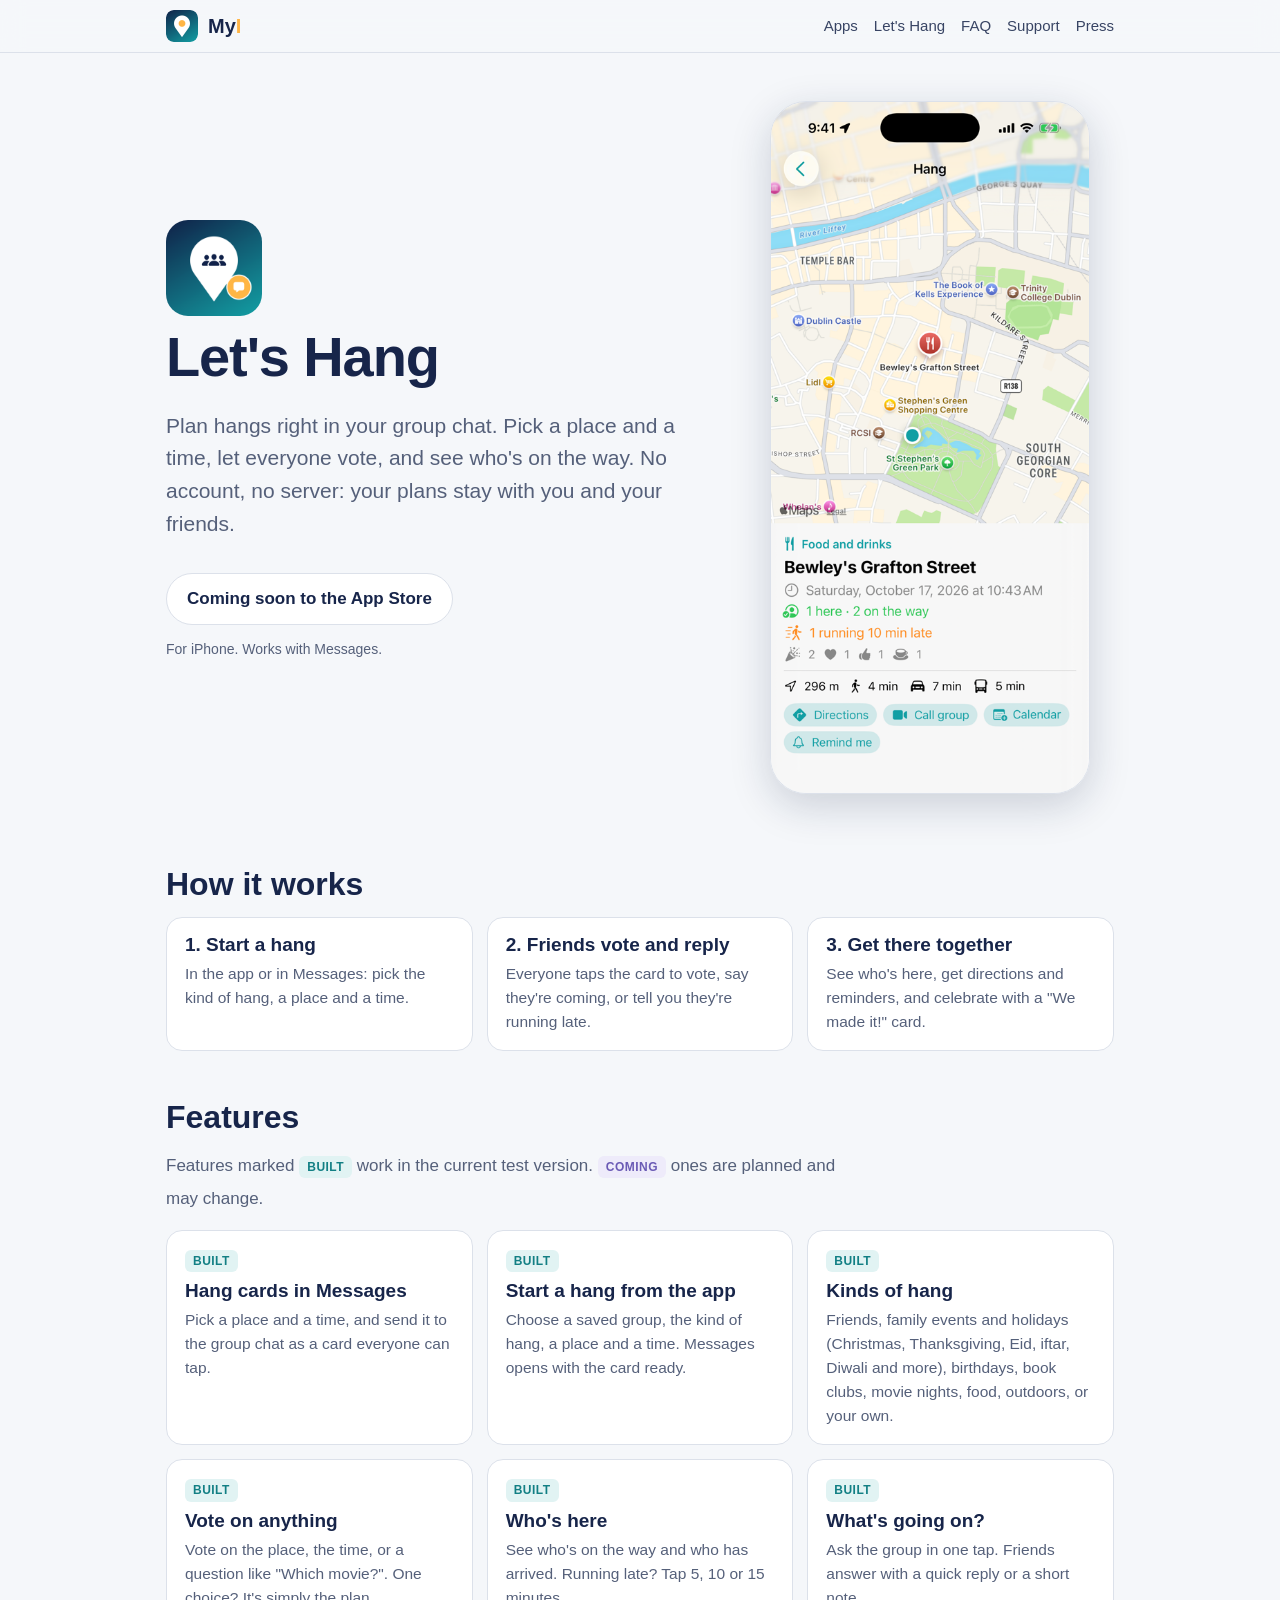
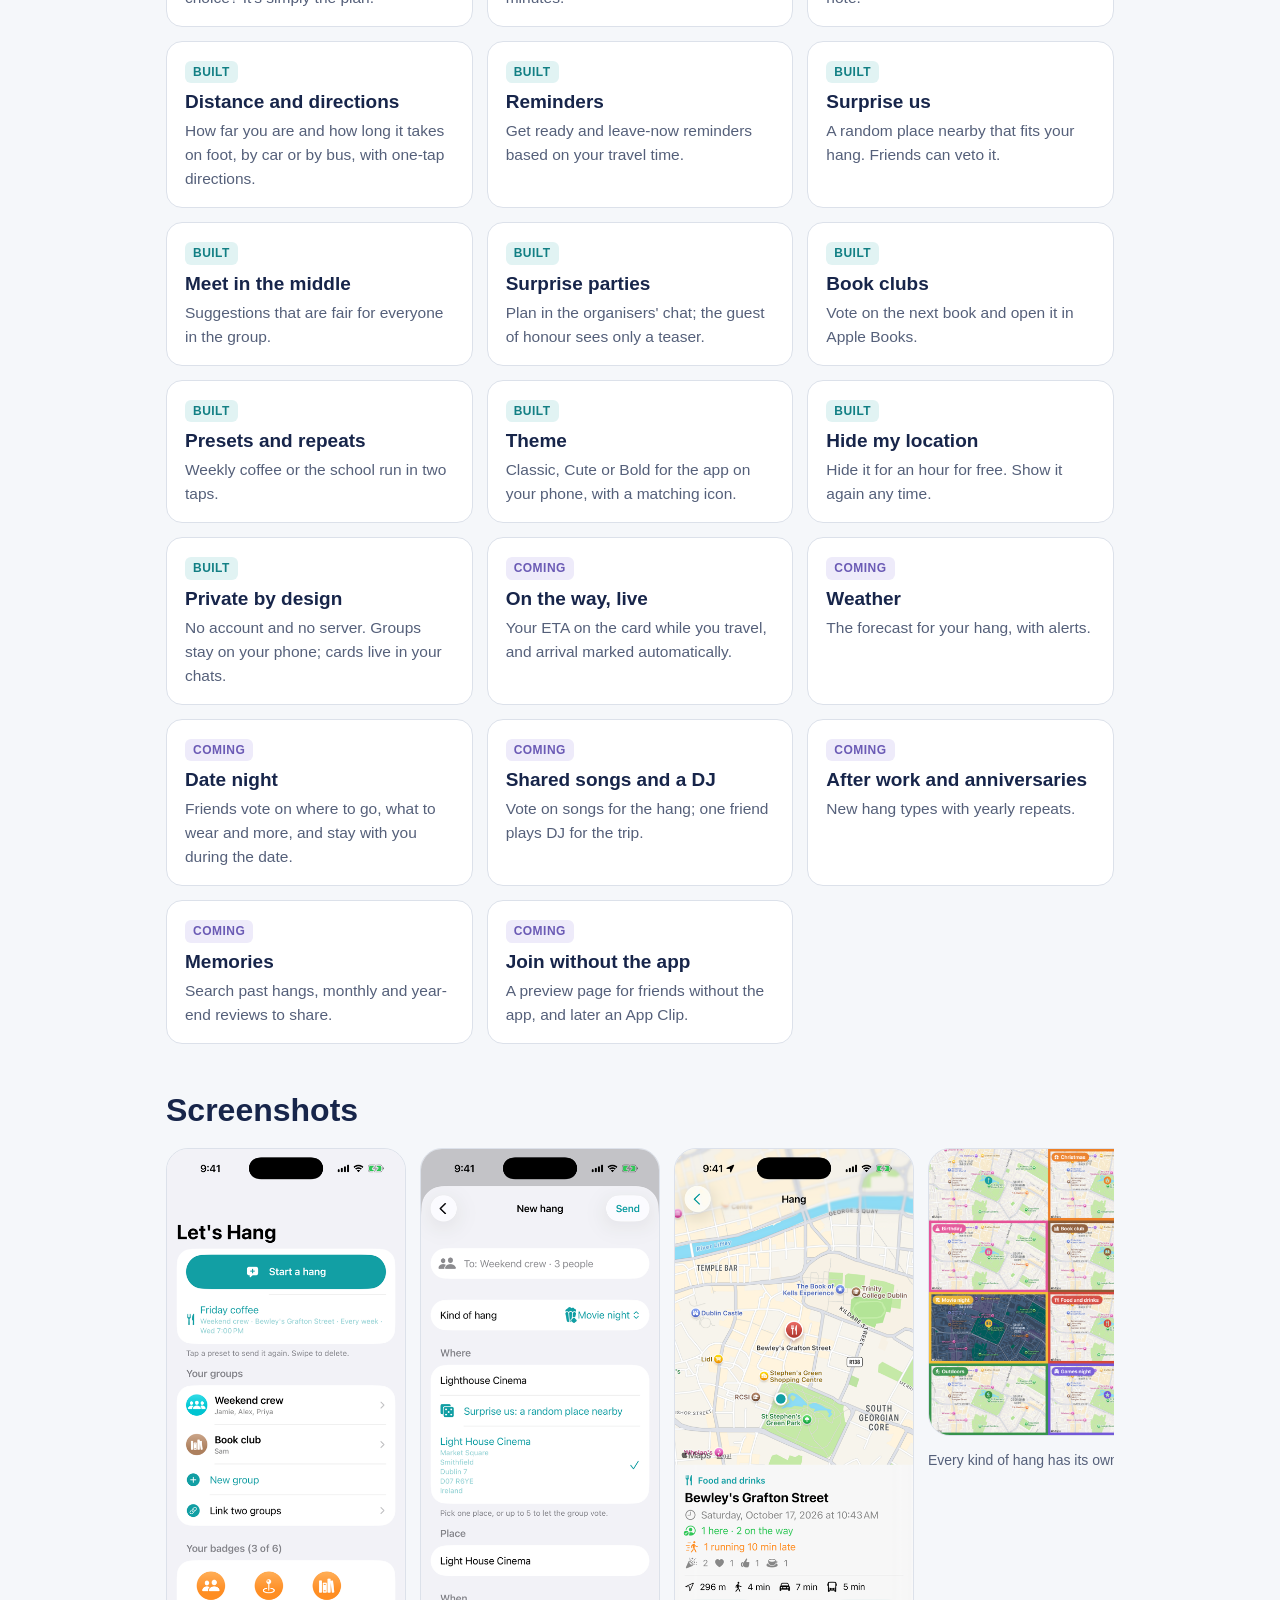
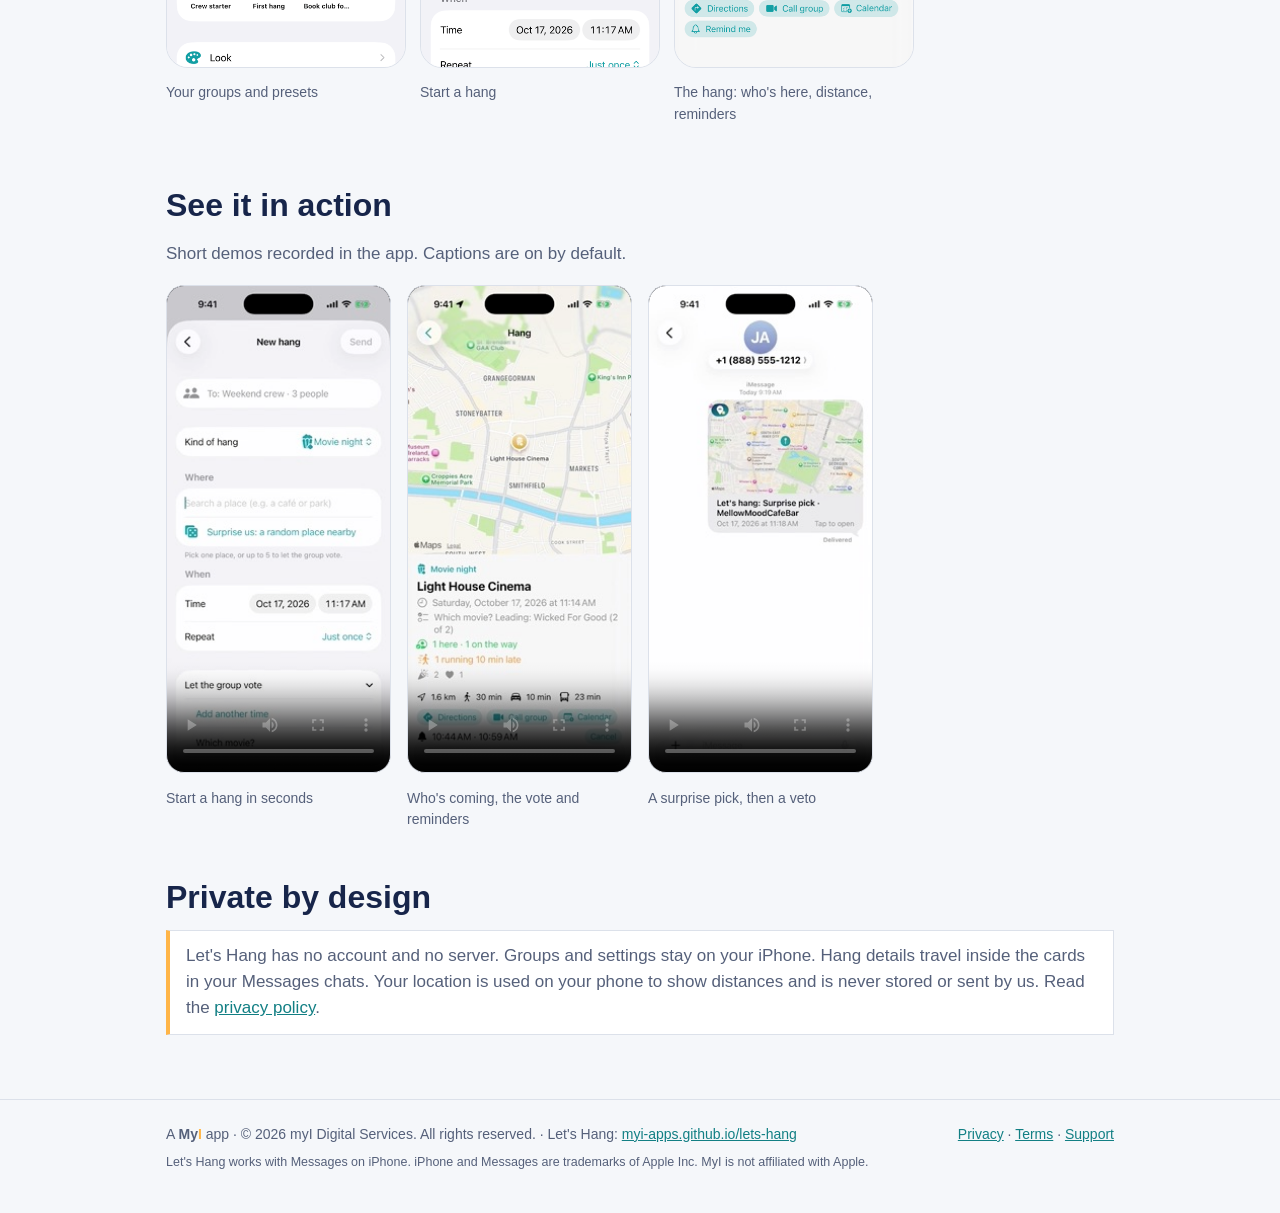
==== commit abd62597: "Home: detailed listing of all MyI apps (Let's Hang, SLT Board, Bus Home, ShoulderCheck) + Apps nav l" ====
--- a/lets-hang/index.html
+++ b/lets-hang/index.html
@@ -14,7 +14,7 @@
 <a href="#main" class="wrap" style="position:absolute;left:-999px">Skip to content</a>
 <header class="top"><div class="wrap">
 <a class="brand" href="../index.html"><img src="../assets/img/myi-mark.png" alt=""><span><span class="myi">My<span class="i">I</span></span></span></a>
-<nav aria-label="Let's Hang"><a href="../lets-hang/">Let's Hang</a><a href="../lets-hang/faq.html">FAQ</a><a href="../lets-hang/support.html">Support</a><a href="../press/">Press</a></nav>
+<nav aria-label="Let's Hang"><a href="../index.html#apps">Apps</a><a href="../lets-hang/">Let's Hang</a><a href="../lets-hang/faq.html">FAQ</a><a href="../lets-hang/support.html">Support</a><a href="../press/">Press</a></nav>
 </div></header>
 <main id="main" class="wrap">
 
--- a/assets/css/site.css
+++ b/assets/css/site.css
@@ -47,3 +47,13 @@
 .myi{font-family:var(--fr);font-weight:800}
 .myi .i{color:var(--amber)}
 @media (prefers-reduced-motion:reduce){*{scroll-behavior:auto!important}}
+
+.apps{display:grid;gap:16px}
+.app .apphead{display:flex;gap:16px;align-items:center;margin-bottom:6px}
+.app .apphead img{border-radius:18px;flex:none}
+.app h3{margin:0;font-size:22px}
+.app .tag{margin:2px 0 0;font-weight:600;color:var(--ink)}
+.app .feats{margin:10px 0 4px;padding-inline-start:20px;color:var(--muted)}
+.app .feats li{margin:4px 0}
+.app .feats strong{color:var(--ink)}
+.jump{font-size:14px}
